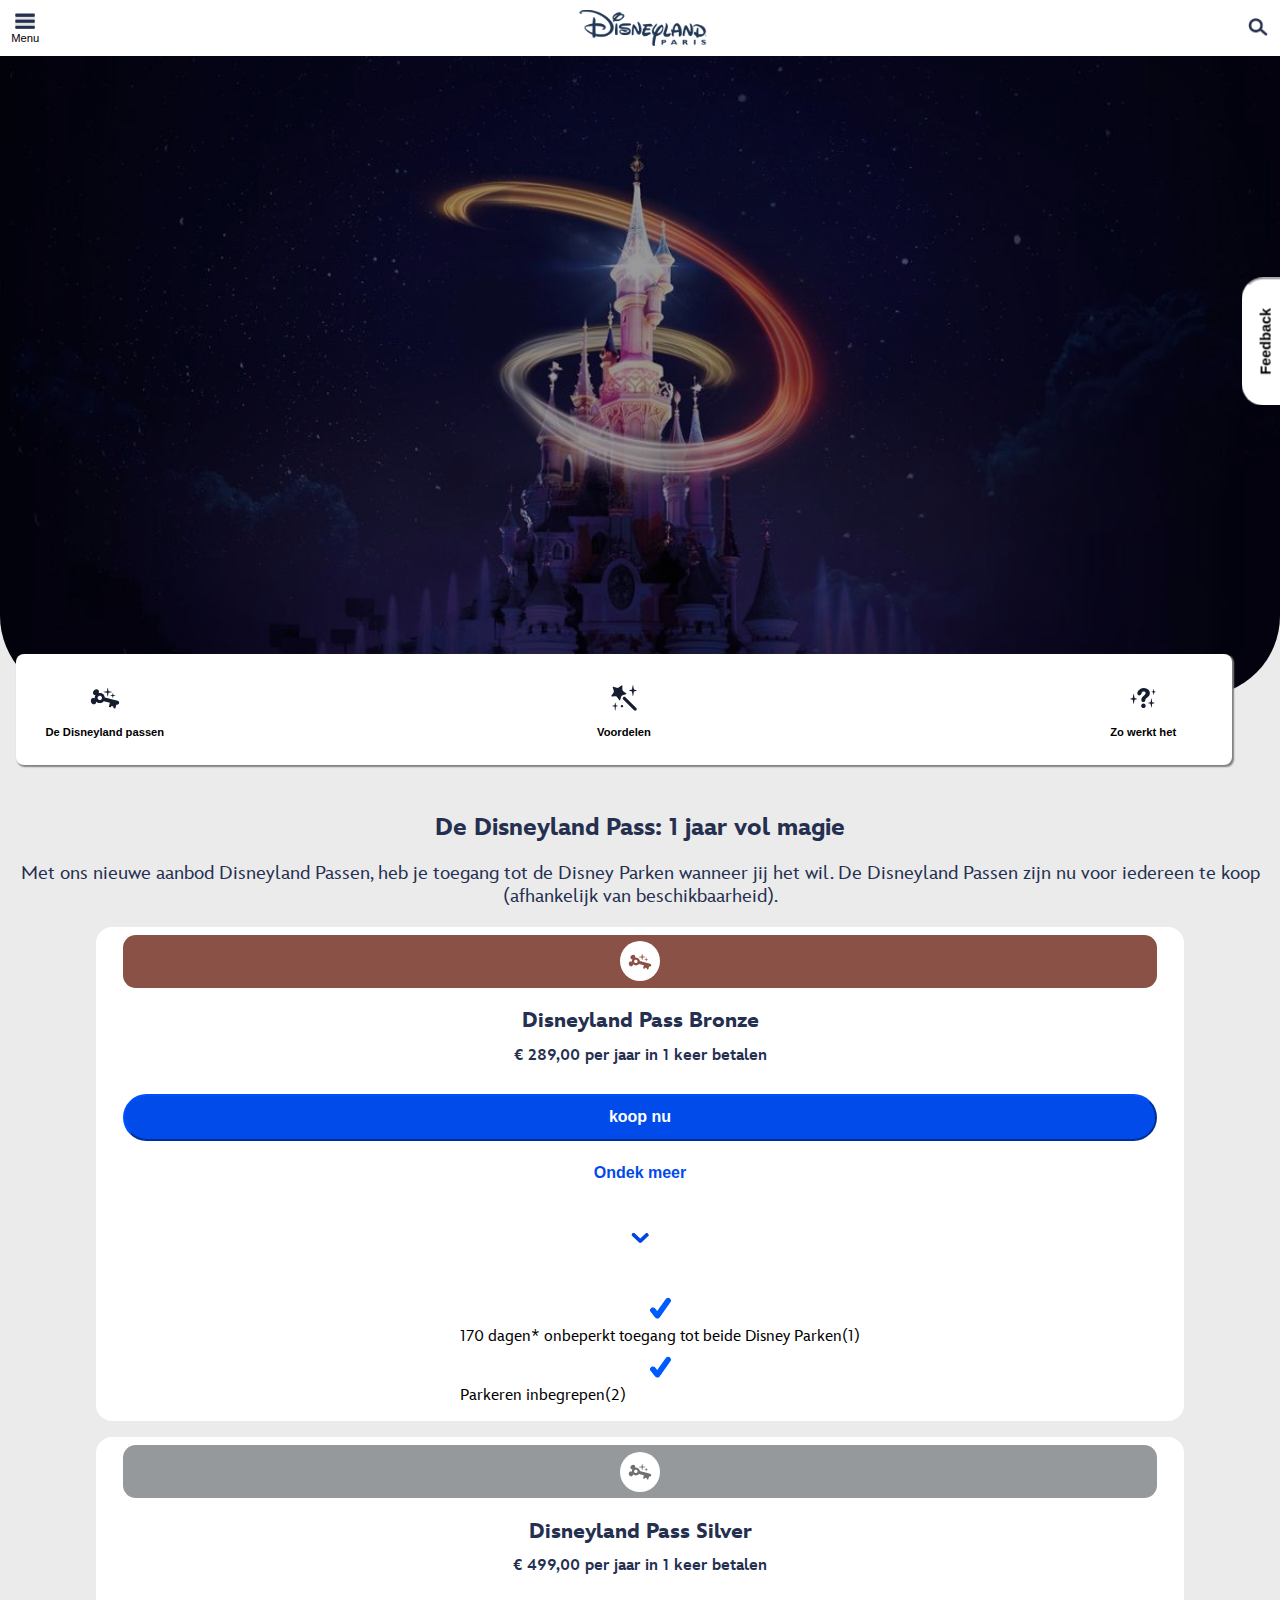
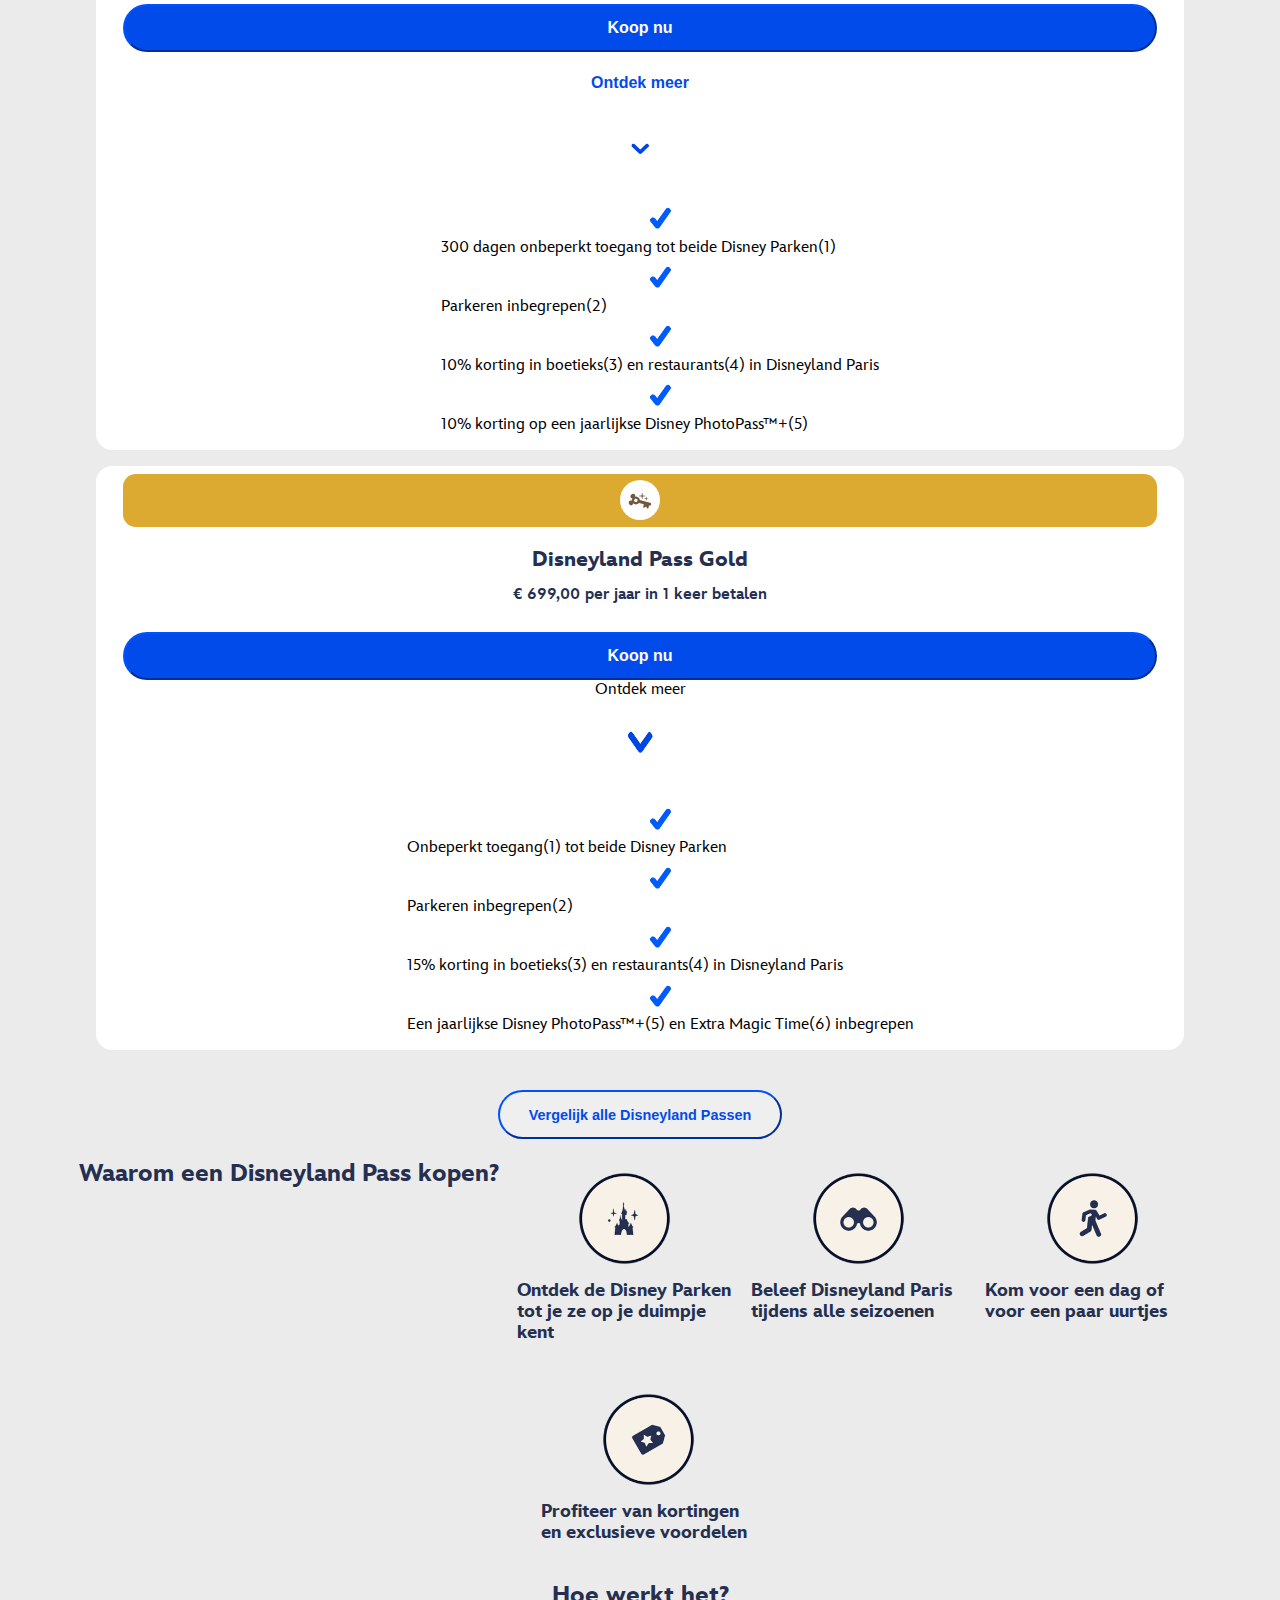
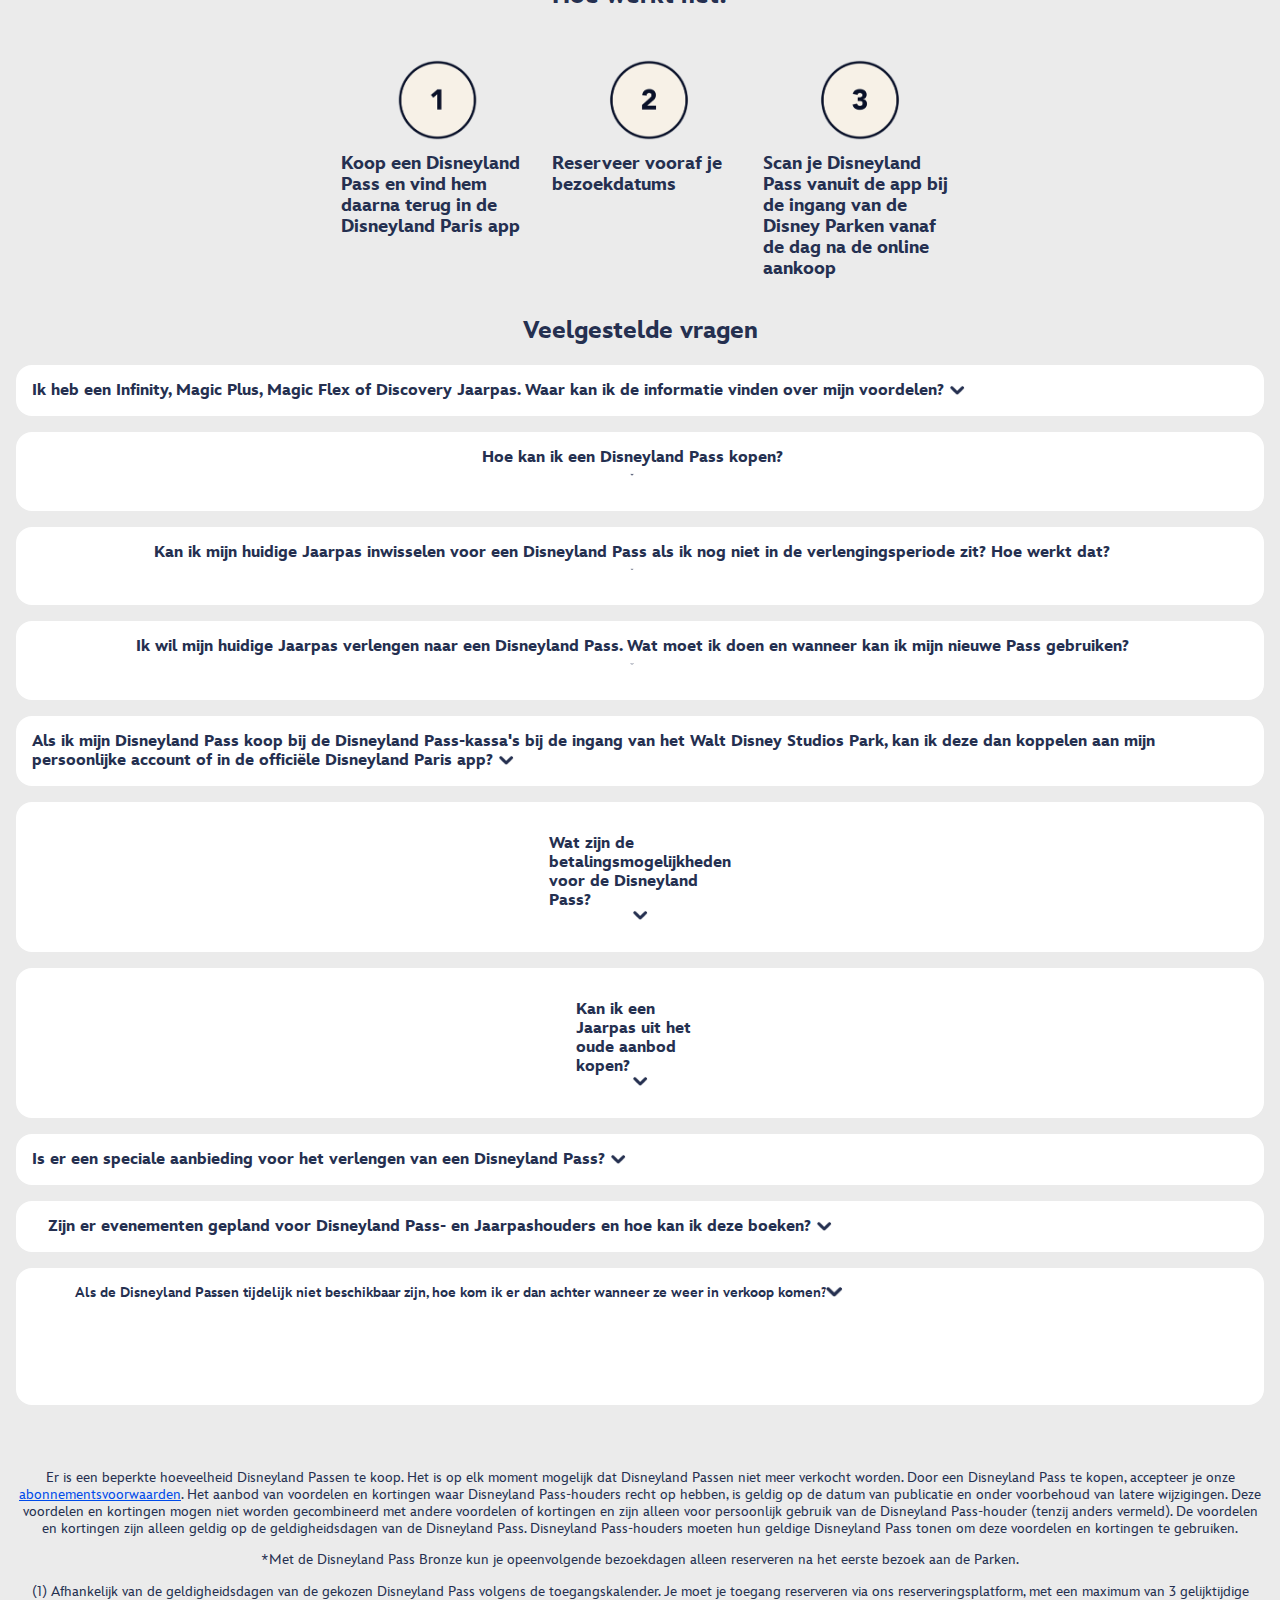
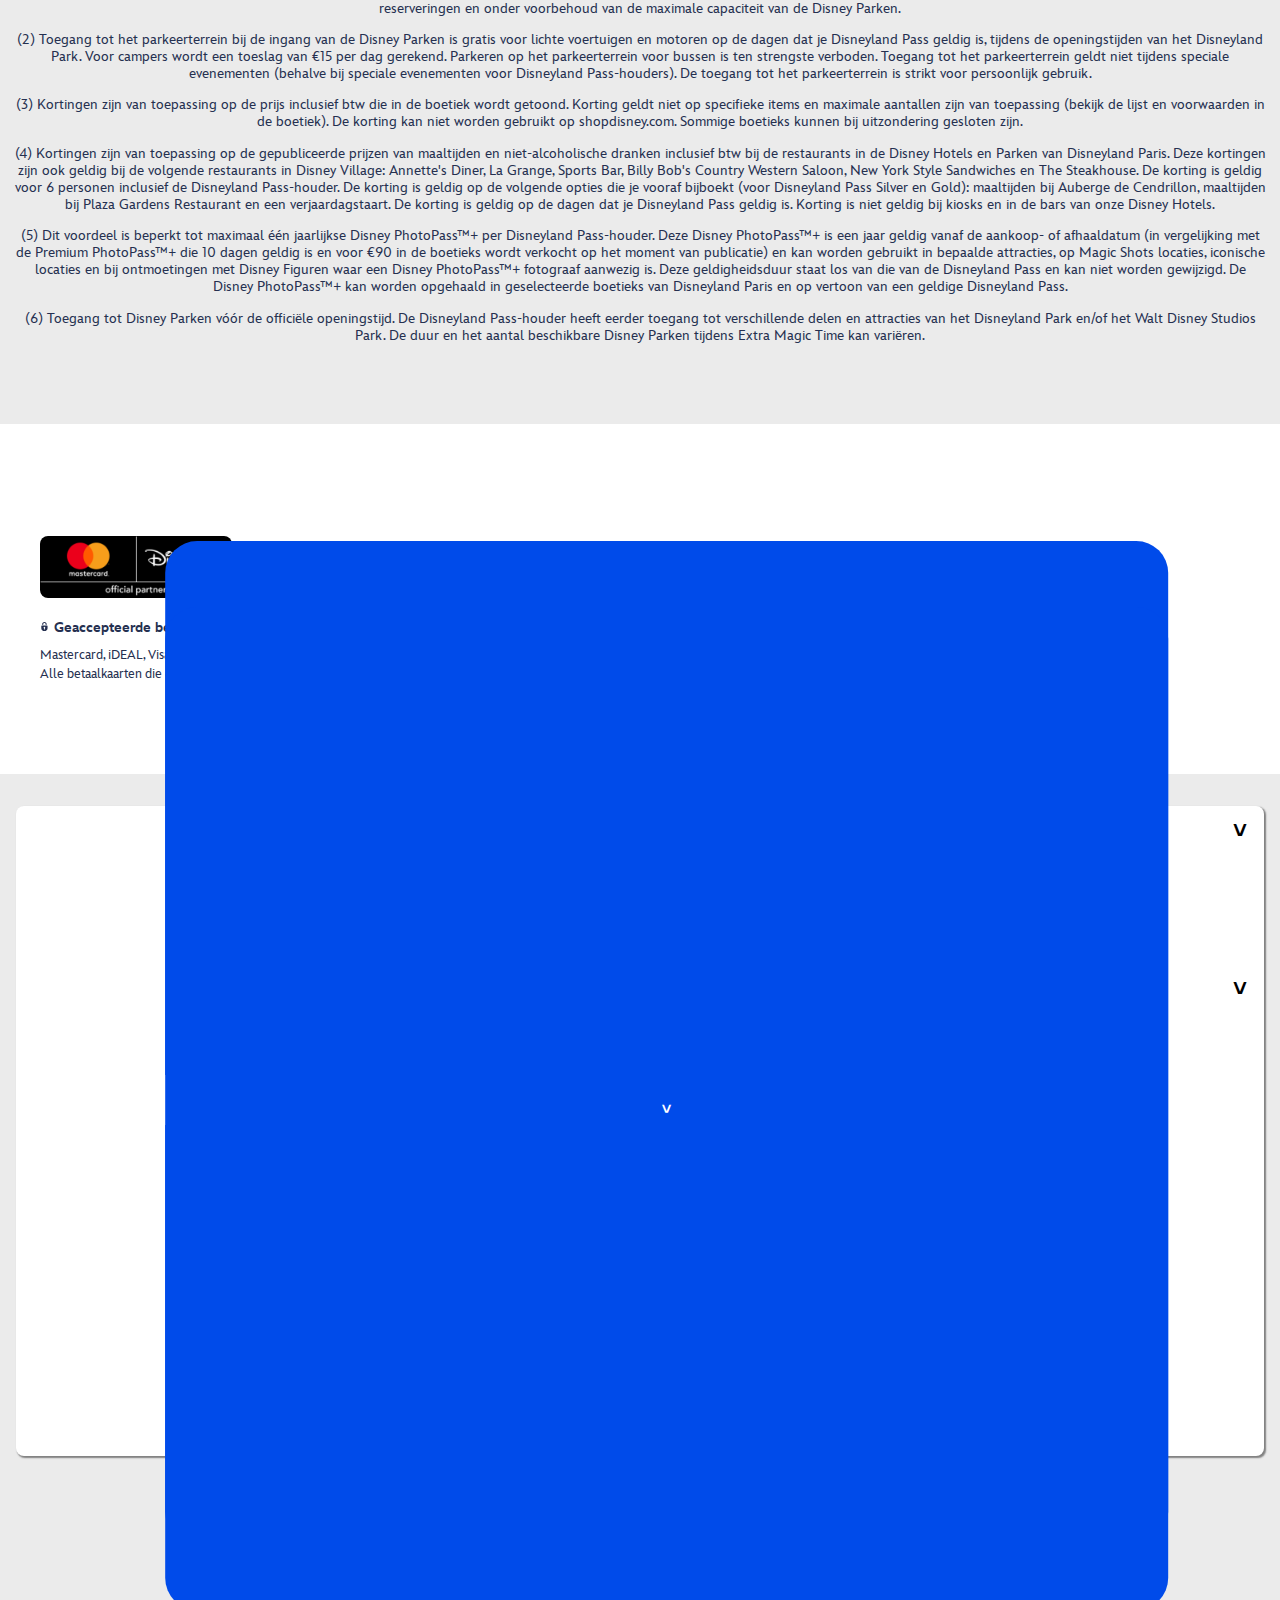
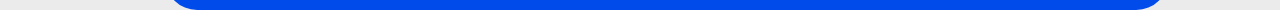
==== jaarkaart.html @ 318be189 "Add files via upload" ====
<!DOCTYPE html>
<html lang="nl">
	
<head>
	<meta charset="UTF-8">
	<meta name="author" content="Zoë de Ruiter">
	<meta name="viewport" content="width=device-width, initial-scale=1">
	
	<title>Howdy FED2324</title>
	
	<link href="styles/style.css" rel="stylesheet">
	<link href="styles/jaarkaart.css" rel="stylesheet" >
	<link rel="icon" type="image/svg+xml" href="images/favicon.svg">
</head>

<body>
	<button>Feedback</button>
	<header>
		<h1 aria-label="Welkom bij de site van Disneyland Parijs"> 
			<img src="images/logo.png" alt=""> 
		</h1>
		<button><img src="images/hamburgermenu.png" alt="">Menu</button>
		<nav>
			<button aria-label="sluit het menu"><img src="images/close.png" alt=""></button>
			<img src="images/knoppen.nav.png" alt="">
			<ul>
				<li>De 2 parken <img src="images/pijltje.png" alt=""></li>
				<li>Hotels en resorts <img src="images/pijltje.png" alt=""></li>
				<li>Restaurants <img src="images/pijltje.png" alt=""></li>
				<li>Tickets en verblijven <img src="images/pijltje.png" alt=""></li>
				<li>Bereid je bezoek voor <img src="images/pijltje.png" alt=""></li>
			</ul>
		</nav>
		<button><img src="images/zoeken.png" alt="zoekbalk"></button>
	</header>
    <main>
		<header>
			<section>
				<img src="images/header2.jpg" alt="foto van lachende mensen bij het disney kasteel">
			</section>
			<ul>
				<li><button><img src="images/icon4.svg" alt="">De Disneyland passen</button></li>
				<li><button><img src="images/icon5.svg" alt="">Voordelen</button></li>
				<li><button><img src="images/icon6.svg" alt="">Zo werkt het</button></li>
			</ul>
		</header>
		<section>
			<h2>De Disneyland Pass: 1 jaar vol magie</h2>
			<p>
				Met ons nieuwe aanbod Disneyland Passen, heb je toegang tot de Disney Parken wanneer jij het wil. De Disneyland Passen zijn nu voor iedereen te koop (afhankelijk van beschikbaarheid).
			</p>
		</section>
		<section>
			<section>
			<img src="images/brons.svg" alt="">
			</section>
			<h3>Disneyland Pass Bronze</h3>
			<p>€ 289,00 per jaar in 1 keer betalen</p>
			<button>koop nu</button>
			<button>Ondek meer</button>
			<button><img src="images/pijltje2.png" alt=""></button>
			<ul>
				<li><img src="images/vinkje.png" alt="">170 dagen* onbeperkt toegang tot beide Disney Parken(1)</li>
				<li><img src="images/vinkje.png" alt="">Parkeren inbegrepen(2)</li>
			</ul>
		</section>
		<section>
			<section>
			<img src="images/zilver.svg" alt="">
			</section>
			<h3>Disneyland Pass Silver</h3>
			<p>€ 499,00 per jaar in 1 keer betalen</p>
			<button>Koop nu</button>
			<button>Ontdek meer</button>
			<button><img src="images/pijltje2.png" alt=""></button>
			<ul>
				<li><img src="images/vinkje.png" alt="">300 dagen onbeperkt toegang tot beide Disney Parken(1)</li>
				<li><img src="images/vinkje.png" alt="">Parkeren inbegrepen(2)</li>
				<li><img src="images/vinkje.png" alt="">10% korting in boetieks(3) en restaurants(4) in Disneyland Paris</li>
				<li><img src="images/vinkje.png" alt="">10% korting op een jaarlijkse Disney PhotoPass™+(5)</li>
			</ul>
		</section>
		<section>
			<section>
			<img src="images/goud.svg" alt="">
			</section>
			<h3>Disneyland Pass Gold</h3>
			<p>€ 699,00 per jaar in 1 keer betalen</p>
			<button>Koop nu</button>
			<a>Ontdek meer</a>
			<button><img src="images/pijltje2.png" alt=""></button>
			<ul>
				<li><img src="images/vinkje.png" alt="">Onbeperkt toegang(1) tot beide Disney Parken</li>
				<li><img src="images/vinkje.png" alt="">Parkeren inbegrepen(2)</li>
				<li><img src="images/vinkje.png" alt="">15% korting in boetieks(3) en restaurants(4) in Disneyland Paris</li>
				<li><img src="images/vinkje.png" alt="">Een jaarlijkse Disney PhotoPass™+(5) en Extra Magic Time(6) inbegrepen</li>
			</ul>
		</section>
		<button>Vergelijk alle Disneyland Passen</button>
		<section>
			<h2>Waarom een Disneyland Pass kopen?</h2>
			<p>
				<img src="images/kasteel.png" alt="">
				Ontdek de Disney Parken tot je ze op je duimpje kent
			</p>
			<p>
				<img src="images/verrekijker.png" alt="">
				Beleef Disneyland Paris tijdens alle seizoenen
			</p>
			<p>
				<img src="images/lopen.png" alt="">
				Kom voor een dag of voor een paar uurtjes
			</p>
			<p>
				<img src="images/korting.png" alt="">
				Profiteer van kortingen en exclusieve voordelen
			</p>
		</section>
		<section>
			<h2>Hoe werkt het?</h2>
			<p>
				<img src="images/1.png" alt="">
				Koop een Disneyland Pass en vind hem daarna terug in de Disneyland Paris app
			</p>
			<p>
				<img src="images/2.png" alt="">
				Reserveer vooraf je bezoekdatums
			</p>
			<p>
				<img src="images/3.png" alt="">
				Scan je Disneyland Pass vanuit de app bij de ingang van de Disney Parken vanaf de dag na de online aankoop
			</p>
		</section>
		<section>
			<h2>Veelgestelde vragen</h2>
			<section>
				<p>
					Ik heb een Infinity, Magic Plus, Magic Flex of Discovery Jaarpas. Waar kan ik de informatie vinden over mijn voordelen?
					<img src="images/pijltjezwart.png" alt="">
				</p>
			</section>
			<section>
				<p>
					Hoe kan ik een Disneyland Pass kopen?
					<img src="images/pijltjezwart.png" alt="">
				</p>
			</section>
			<section>
				<p>
					Kan ik mijn huidige Jaarpas inwisselen voor een Disneyland Pass als ik nog niet in de verlengingsperiode zit? Hoe werkt dat?
					<img src="images/pijltjezwart.png" alt="">
				</p>
			</section>
			<section>
				<p>
					Ik wil mijn huidige Jaarpas verlengen naar een Disneyland Pass. Wat moet ik doen en wanneer kan ik mijn nieuwe Pass gebruiken?
					<img src="images/pijltjezwart.png" alt="">
				</p>
			</section>
			<section>
				<p>
					Als ik mijn Disneyland Pass koop bij de Disneyland Pass-kassa's bij de ingang van het Walt Disney Studios Park, kan ik deze dan koppelen aan mijn persoonlijke account of in de officiële Disneyland Paris app?
					<img src="images/pijltjezwart.png" alt="">
				</p>
			</section>
			<section>
				<p>
					Wat zijn de betalingsmogelijkheden voor de Disneyland Pass?
					<img src="images/pijltjezwart.png" alt="">
				</p>
			</section>
			<section>
				<p>
					Kan ik een Jaarpas uit het oude aanbod kopen?
					<img src="images/pijltjezwart.png" alt="">
				</p>
			</section>
			<section>
				<p>
					Is er een speciale aanbieding voor het verlengen van een Disneyland Pass?
					<img src="images/pijltjezwart.png" alt="">
				</p>
			</section>
			<section>
				<p>
					Zijn er evenementen gepland voor Disneyland Pass- en Jaarpashouders en hoe kan ik deze boeken?
					<img src="images/pijltjezwart.png" alt="">
				</p>
			</section>
			<section>
				<p>
					Als de Disneyland Passen tijdelijk niet beschikbaar zijn, hoe kom ik er dan achter wanneer ze weer in verkoop komen?
					<img src="images/pijltjezwart.png" alt="">
				</p>
			</section>
		</section>
		<section>
			<p>
				Er is een beperkte hoeveelheid Disneyland Passen te koop. Het is op elk moment mogelijk dat Disneyland Passen niet meer verkocht worden. Door een Disneyland Pass te kopen, accepteer je onze <a>abonnementsvoorwaarden</a>. Het aanbod van voordelen en kortingen waar Disneyland Pass-houders recht op hebben, is geldig op de datum van publicatie en onder voorbehoud van latere wijzigingen. Deze voordelen en kortingen mogen niet worden gecombineerd met andere voordelen of kortingen en zijn alleen voor persoonlijk gebruik van de Disneyland Pass-houder (tenzij anders vermeld). De voordelen en kortingen zijn alleen geldig op de geldigheidsdagen van de Disneyland Pass. Disneyland Pass-houders moeten hun geldige Disneyland Pass tonen om deze voordelen en kortingen te gebruiken.
			</p>
			<p>
				*Met de Disneyland Pass Bronze kun je opeenvolgende bezoekdagen alleen reserveren na het eerste bezoek aan de Parken.
			</p>
			<p>
				(1) Afhankelijk van de geldigheidsdagen van de gekozen Disneyland Pass volgens de toegangskalender. Je moet je toegang reserveren via ons reserveringsplatform, met een maximum van 3 gelijktijdige reserveringen en onder voorbehoud van de maximale capaciteit van de Disney Parken.
			</p>
			<p>
				(2) Toegang tot het parkeerterrein bij de ingang van de Disney Parken is gratis voor lichte voertuigen en motoren op de dagen dat je Disneyland Pass geldig is, tijdens de openingstijden van het Disneyland Park. Voor campers wordt een toeslag van €15 per dag gerekend. Parkeren op het parkeerterrein voor bussen is ten strengste verboden. Toegang tot het parkeerterrein geldt niet tijdens speciale evenementen (behalve bij speciale evenementen voor Disneyland Pass-houders). De toegang tot het parkeerterrein is strikt voor persoonlijk gebruik.
			</p>
			<p>
				(3) Kortingen zijn van toepassing op de prijs inclusief btw die in de boetiek wordt getoond. Korting geldt niet op specifieke items en maximale aantallen zijn van toepassing (bekijk de lijst en voorwaarden in de boetiek). De korting kan niet worden gebruikt op shopdisney.com. Sommige boetieks kunnen bij uitzondering gesloten zijn.
			</p>
			<p>
				(4) Kortingen zijn van toepassing op de gepubliceerde prijzen van maaltijden en niet-alcoholische dranken inclusief btw bij de restaurants in de Disney Hotels en Parken van Disneyland Paris. Deze kortingen zijn ook geldig bij de volgende restaurants in Disney Village: Annette's Diner, La Grange, Sports Bar, Billy Bob's Country Western Saloon, New York Style Sandwiches en The Steakhouse. De korting is geldig voor 6 personen inclusief de Disneyland Pass-houder. De korting is geldig op de volgende opties die je vooraf bijboekt (voor Disneyland Pass Silver en Gold): maaltijden bij Auberge de Cendrillon, maaltijden bij Plaza Gardens Restaurant en een verjaardagstaart. De korting is geldig op de dagen dat je Disneyland Pass geldig is. Korting is niet geldig bij kiosks en in de bars van onze Disney Hotels.
			</p>
			<p>
				(5) Dit voordeel is beperkt tot maximaal één jaarlijkse Disney PhotoPass™+ per Disneyland Pass-houder. Deze Disney PhotoPass™+ is een jaar geldig vanaf de aankoop- of afhaaldatum (in vergelijking met de Premium PhotoPass™+ die 10 dagen geldig is en voor €90 in de boetieks wordt verkocht op het moment van publicatie) en kan worden gebruikt in bepaalde attracties, op Magic Shots locaties, iconische locaties en bij ontmoetingen met Disney Figuren waar een Disney PhotoPass™+ fotograaf aanwezig is. Deze geldigheidsduur staat los van die van de Disneyland Pass en kan niet worden gewijzigd. De Disney PhotoPass™+ kan worden opgehaald in geselecteerde boetieks van Disneyland Paris en op vertoon van een geldige Disneyland Pass.
			</p>
			<p>
				(6) Toegang tot Disney Parken vóór de officiële openingstijd. De Disneyland Pass-houder heeft eerder toegang tot verschillende delen en attracties van het Disneyland Park en/of het Walt Disney Studios Park. De duur en het aantal beschikbare Disney Parken tijdens Extra Magic Time kan variëren.
			</p>
		</section>
		<section>
			<img src="images/betaalwijze.png" alt="">
			<p>
				<img src="images/slotje.svg" alt="">
				Geaccepteerde betaalmethode
			</p>
			<p>
				Mastercard, iDEAL, Visa, Paypal, American Express, Bancontact, Diners, Discover, JCB, UnionPay International.
			</p>
			<p>
				Alle betaalkaarten die geassocieerd zijn met de bovenstaande netwerken worden geaccepteerd. We nodigen je uit om te controleren of deze netwerken op je betaalkaart vermeld staan..
			</p>
		</section>
    </main>
    <footer>
        		<section>
			<h3>juridische informatie</h3>
			<button>></button>
			<ul>
				<li><a href="">Juridische informatie en voorwaarden website</a></li>
				<li><a href="">Europese Privacy Regelgeving</a></li>
				<li><a href="">Verkoopvoorwaaren</a></li>
				<li><a href="">Disney Parken regelement</a></li>
				<li><a href="">Copyrights</a></li>
				<li><a href="">Privacybeleid</a></li>
				<li><a href="">Parkeerplaats voor bezoekers reglement</a></li>
				<li><a href="">Disney Hotels en Resorts reglement</a></li>
				<li><a href="">Cookiesbeleid</a></li>
				<li><a href="">Video Protection</a></li>
				<li><a href="">Animal care center reglement</a></li>
				<li><a href="">Disney Village reglement</a></li>
				<li><a href="">Je cookie-instellingen te wijzigen</a></li>
			</ul>
		</section>
		<section>
			<h3>help</h3>
			<button>></button>
			<ul>
				<li><a href="">Onze digitale brochure</a></li>
				<li><a href="">FAQ</a></li>
				<li><a href="">Websitehulp</a></li>
				<li><a href="">Groepsreizen</a></li>
				<li><a href="">Services in de Parken</a></li>
				<li><a href="">Gasten met beperkingen</a></li>
				<li><a href="">Terugroepactie</a></li>
				<li><a href="">Contact</a></li>
			</ul>
		</section>
		<section>
			<h3>meer disneyland paris</h3>
			<button>></button>
			<ul>
				<li><a href="">Mobiele app</a></li>
				<li><a href="">Affiliates</a></li>
				<li><a href="">Partners</a></li>
				<li><a href="">Pers</a></li>
				<li><a href="">Bedrijfsinformatie</a></li>
				<li><a href="">Jobs</a></li>
				<li><a href="">Meld je aan en word lid van de Disney familie!</a></li>
			</ul>
		</section>
		<section>
			<h3>Gerelateerde disney sites</h3>
			<button>></button>
			<ul>
				<li><a href="">Disney.com</a></li>
				<li><a href="">shopDisney</a></li>
				<li><a href="">Disney Cruise Line</a></li>
				<li><a href="">Disney Parken</a></li>
				<li><a href="">Disneyland Paris generations</a></li>
				<li><a href="">Conventiecentrum</a></li>
				<li><a href="">Disney Parken Blog</a></li>
			</ul>
		</section>
		<p>
			Blijf op de hoogte
			<img src="images/socialemedia.png" alt="">
		</p>
		<p>
			Heb je een vraag over onze producten of aanbiedingen? Bel onze Nederlandstalige vakantie-experts op
		</p>
		<button><img src="images/bellen.png" alt="">0202 7218974</button>
		<p>
			Lokaal tarief
		</p>
		<p>
			We hanteren gezondheids- en veiligheidsmaatregelen in Disneyland Paris om onze gasten en Cast Members te beschermen. Meer info​
		</p>
		<p>
			© Disney • Pixar © & TM Lucasfilm Ltd. © MARVEL. Alle rechten voorbehouden
		</p>
    </footer>
	<script src="scripts/script.js"></script>
</body>

</html>
---- styles/style.css ----
@font-face {
	font-family: 'inspire';
	src: url('InspireTWDC-Black.woff2') format('woff2');
	font-weight: 900;

  }

  @font-face {
	font-family: 'inspire';
	src: url('InspireTWDC-Heavy.woff2') format('woff2');
	font-weight: 700;

  }

  @font-face {
	font-family: 'inspire';
	src: url('InspireTWDC-Light.woff2') format('woff2');
	font-weight: 200;

  }

  @font-face {
	font-family: 'inspire';
	src: url('InspireTWDC-Roman.woff2') format('woff2');
	font-weight: 400;

  }

  @font-face {
	font-family: 'disneyfont';
	src: url('dlp_pep_font-webfont.woff') format('woff');

  }





/**************/
/* CSS REMEDY */
/**************/
/* *, *::after, *::before {
  box-sizing:border-box;  
} */






/*********************/
/* CUSTOM PROPERTIES */
/*********************/
:root {

	--color-text:rgb(37 48 80);
	--color-background-sections:white;
	--color-button:rgb(0 75 234);
	--color-button-hoover:rgb(2 59 185);
	--color-background:rgb(235 235 235);	
}



body {
	background-color: var(--color-background);
	margin: 0em;
	padding: 0em;
	font-family: inspire, sans-serif;
	position: relative;
}

body > button:first-of-type {
	position: fixed;
	right: -3.5em;
	top: 22em;

	z-index: 1000;
	rotate: -90deg;
	background-color: var(--color-background-sections);
	font-size: .9em;
	font-weight: 700;
	margin: 0;
	padding: 1em 2em 1em 2em;
	border-color: var(--color-background-sections);
	border-radius: 1.5em 1.5em 0 0;
}

p {
	color: var(--color-text);
	font-size: 1.1em;
}

h2 {
	color: var(--color-text);
}

/****************/
/* JOUW STYLING */
/****************/

/* jouw code */


/* HEADER */

body > header {
	/* min-height:2em; */
	padding:0em;
	margin: 0em;
	/* line-height:1em; */
	/* height: 4em; */
	/* width: 100%; */
	position: relative;
	z-index: 500;

	display: flex;
	flex-direction: row;
	justify-content: space-between;
	align-items:center;
	background-color: var(--color-background-sections);
}

header > button:nth-of-type(1) {
	order:-1;
}

header > button img {
	padding: .1em;
	margin: 0em;
}

body > header img {
	width: 2em;
	padding-bottom: .3em;
	margin: 0;
}
header h1 {
	margin: 0;
}

header h1 img {
	width: 4em;
	padding: 0;
	padding-top: .3em;
}

header button{
	display: flex;
	flex-direction: column;
	align-items: center;
	border-style: none;
	background-color: var(--color-background-sections);
	margin: .5em;
	padding: .5em;
	font-size: .7em;
	font-weight: 500;
}

header nav > button {
	justify-self: start;
}

header > nav {
	padding:1em;
	
	display:grid;
	align-content:start;
	gap:1em;
	
	background-image:var(--color-background-sections);

	position:fixed;
	inset:0;
	
	translate:0 -100%;
	
	transition:1s;
	
  }

header nav.open {
	translate: 0 0;
}

body > header nav {
	background-color: var(--color-background-sections);
}

body header nav ul li {
    padding-bottom: 2.7em;
	font-weight: 700;
	font-size: .9em;
}

body header nav ul li > img {
    height: 1.2em;
	width: auto;
	padding:0;
	margin: 0 0 0 .5em;
	
}

body header nav img:nth-child(2) {
	height: 8.4em;
	width: auto;
	padding-bottom: 0;
	margin-bottom: 0;
}

/* body header nav a {
	padding-bottom: 2.7em;
	font-weight: 700;
	font-size: .9em;
} */









/* ALLE BUTTONS */

main section > button {
	border-color: var(--color-button);
	color: var(--color-button);
	background-color: var(--color-background-sections);
	border-radius: 3em;
	padding: .8em 2.5em;
	transition: .5s;

	font-weight: bold;

}

main section > button:hover {
	background-color: var(--color-background);
}




/* FOOTER */

footer {
	background-color: var(--color-background-sections);
	margin-left:1em;
	margin-right:1em;
	box-shadow: .1em .1em .1em grey;
	border-radius: .5em;
	margin-bottom: 2em;
}



footer section {
	position: relative;
	padding-left: 1em;
	padding-right: 1em;

	display:flex;
	justify-content: center;
	flex-wrap: wrap;
	
}

footer h3 {
	margin:0;
	padding:1em 0;
	font-size: .9em;
	text-transform: uppercase;
}

footer section button {
	rotate:90deg;
	border: none;
	background-color:var(--color-background-sections);
	font-weight: bold;
	font-size: 1.5em;

	transition-duration: 1s;
	position: absolute;
	right:0;

	width:3rem;
	aspect-ratio: 1/1;
	border-radius:50%;
	
	cursor:pointer;
}

footer > section.open button{
	rotate:-90deg;
}

footer li {
	text-align: center;
	font-size: .85em;
	padding: .4em;
}

footer a {
	text-decoration: none;
	color: var(--color-text);
}

footer section ul {
	display:none;
	width:100%;
	margin:0;
	padding:0;
	list-style:none;
	
}

footer > section.open ul {
	display:block;
}



footer p:first-of-type {
	display: flex;
	flex-direction: column;
	align-items: center;

	font-weight: 700;
}

footer p:first-of-type img {
	height: 2.2em;
	width: auto;
	margin-top: .5em;
}

footer p:nth-of-type(2) {
	text-align: center;
	font-size: .8em;
	line-height: 1.5em;
	margin-top: 3em;
	margin-left: 5em;
	margin-right: 5em;
}

footer button:last-of-type {
	border-color: var(--color-background);
	border-radius: 2em;
	background-color: var(--color-background-sections);
	margin-top: 1em;


	display: grid;
	place-items: center;
	margin: auto;
}

footer button:last-of-type img {
	height: 1em;
	margin: .8em;
}

footer p:nth-of-type(3) {
	text-align: center;
	font-size: .7em;
}

footer p:nth-of-type(4) {
	text-align: center;
	font-size: .8em;
	padding: 2em 1em 0 1em;
	margin: 0;
}

footer p:nth-of-type(5) {
	text-align: center;
	font-size: .8em;
	margin: 0;
	padding: 0 3em 2em 3em;
}








main img {
	width: 100%;
	border-radius: .5em;
}

ul {
	list-style: none;
}
---- styles/jaarkaart.css ----
@font-face {
	font-family: 'inspire';
	src: url('InspireTWDC-Black.woff2') format('woff2');
	font-weight: 900;

  }

  @font-face {
	font-family: 'inspire';
	src: url('InspireTWDC-Heavy.woff2') format('woff2');
	font-weight: 700;

  }

  @font-face {
	font-family: 'inspire';
	src: url('InspireTWDC-Light.woff2') format('woff2');
	font-weight: 200;

  }

  @font-face {
	font-family: 'inspire';
	src: url('InspireTWDC-Roman.woff2') format('woff2');
	font-weight: 400;

  }

  @font-face {
	font-family: 'disneyfont';
	src: url('dlp_pep_font-webfont.woff') format('woff');

  }





/**************/
/* CSS REMEDY */
/**************/
*, *::after, *::before {
  box-sizing:border-box;  
}






/*********************/
/* CUSTOM PROPERTIES */
/*********************/
:root {

	--color-text:rgb(37 48 80);
	--color-background-sections:white;
	--color-button:rgb(0 75 234);
	--color-button-hoover:rgb(2 59 185);
	--color-background:rgb(235 235 235);
    --color-brons:rgb(138, 81, 70);
    --color-zilver:rgb(149, 153, 155);
    --color-goud:rgb(220, 169, 49);
}

/* HEADER IN DE MAIN */

main header section {
	position: relative;
}

main header p {
	position: absolute;
	inset: 1em;
	bottom:1.7em;
	font-size: 1.6em;
	font-weight: bold;

	display: flex;
	justify-content: center;
	align-items: center;

	color: var(--color-background-sections);
}

main header img {
	border-radius: 0 0 5em 5em;
	filter: brightness(60%);
	/* filter: saturate(80%); */
	/* filter: contrast(80%); */
}


main > header {
	margin: 0em;
	padding: 0em;
	position: relative;

	background-color: var(--color-background);
	display: flex;
	flex-direction: column;
}

main header > section {
	padding: 0em;
	margin: 0em;
}

main header ul {
	position: absolute;
	bottom:-5em;
	width: 95%;
	background-color: var(--color-background-sections);
	border-radius: .5em;
	padding:1em;

	margin-left: 1em;
	margin-right: 1em;

	display: flex;
	flex-direction: row;
	justify-content: space-between;

	box-shadow: .1em .1em .1em grey;
}


main header li button {
	width: 12em;
	font-weight: 700;
	font-size: .7em;
}


main header ul img {
	width: auto;
	height: 4em;
	padding-bottom: 1em;
}

main header > img {
	width: 100%;
	height: auto;
	padding: 0em;
	margin: 0em;
}



/* SECTION TEKST */

section:nth-child(2) {
    text-align: center;
	margin-top: 7em;
}

section:nth-child(2) h2 {
    font-size: 1.5em;
    font-weight: 900;
}

section:nth-child(2) p {
    font-size: 1.2em;
}



/* JAARKAART SECTION BRONS */

section:nth-child(3) {
    background-color: var(--color-background-sections);
    border-radius: 1em;
    margin: 0 6em 0 6em;

    display: flex;
    flex-direction: column;
    align-items: center;
}

section:nth-child(3) img {
    height: 2.5em;
    width: 2.5em;
    padding: .4em;
    margin: .4em;
    background-color: var(--color-background-sections);
    border-radius: 3em;

    display: grid;
	place-items: center;
	margin: auto;
}

section:nth-child(3) section {
    background-color: var(--color-brons);
    width: 95%;
    padding: .4em;
    margin: .5em;
    border-radius: .8em;
}




section:nth-child(3) h3 {
    font-weight: 900;
    font-size: 1.3em;
    color: var(--color-text);
    margin: .6em 0 .6em 0;
    padding: 0;
}

section:nth-child(3) p {
    font-weight: 700;
    font-size: 1em;
    margin: 0 0 .8em 0;
    padding: 0;
}





section:nth-child(3) button:first-of-type {
    width: 95%;
    background-color: var(--color-button);
    color: var(--color-background-sections);
    font-size: 1em;
    margin: 1em 0 0 0;

    transition: 1s;
}

section:nth-child(3) button:first-of-type:hover {
    background-color: var(--color-button-hoover);
}





section:nth-child(3) button:nth-of-type(2) {
    font-weight: 700;
    font-size: 1em;
    color: var(--color-button);
    border-style: none;
    width: 95%;
    margin: .6em 0 .5em 0;

    transition: 1s;
}

section:nth-child(3) button:nth-of-type(2):hover {
    background-color: var(--color-background);
}






section:nth-child(3) button:nth-of-type(3) img {
    width: 2em;
    height: auto;
    background-color: var(--color-background-sections);
}

section:nth-child(3) button:nth-of-type(3) img:hover {
    background-color: var(--color-background);
}

section:nth-child(3) button:nth-of-type(3) {
    font-weight: 700;
    font-size: 1em;
    color: var(--color-button);
    border-style: none;
    width: 95%;
    margin: .6em 0 .5em 0;

    transition: 1s;
}

section:nth-child(3) button:nth-of-type(3):hover {
    background-color: var(--color-background);
}






/* JAARKAART SECTION ZILVER */

section:nth-child(4) {
    background-color: var(--color-background-sections);
    border-radius: 1em;
    margin: 1em 6em 0 6em;

    display: flex;
    flex-direction: column;
    align-items: center;
}

section:nth-child(4) img {
    height: 2.5em;
    width: 2.5em;
    padding: .4em;
    margin: .4em;
    background-color: var(--color-background-sections);
    border-radius: 3em;

    display: grid;
	place-items: center;
	margin: auto;
}

section:nth-child(4) section {
    background-color: var(--color-zilver);
    width: 95%;
    padding: .4em;
    margin: .5em;
    border-radius: .8em;
}





section:nth-child(4) h3 {
    font-weight: 900;
    font-size: 1.3em;
    color: var(--color-text);
    margin: .6em 0 .6em 0;
    padding: 0;
}

section:nth-child(4) p {
    font-weight: 700;
    font-size: 1em;
    margin: 0 0 .8em 0;
    padding: 0;
}





section:nth-child(4) button:first-of-type {
    width: 95%;
    background-color: var(--color-button);
    color: var(--color-background-sections);
    font-size: 1em;
    margin: 1em 0 0 0;

    transition: 1s;
}

section:nth-child(4) button:first-of-type:hover {
    background-color: var(--color-button-hoover);
}





section:nth-child(4) button:nth-of-type(2) {
    font-weight: 700;
    font-size: 1em;
    color: var(--color-button);
    border-style: none;
    width: 95%;
    margin: .6em 0 .5em 0;

    transition: 1s;
}

section:nth-child(4) button:nth-of-type(2):hover {
    background-color: var(--color-background);
}






section:nth-child(4) button:nth-of-type(3) img {
    width: 2em;
    height: auto;
    background-color: var(--color-background-sections);
}

section:nth-child(4) button:nth-of-type(3) img:hover {
    background-color: var(--color-background);
}

section:nth-child(4) button:nth-of-type(3) {
    font-weight: 700;
    font-size: 1em;
    color: var(--color-button);
    border-style: none;
    width: 95%;
    margin: .6em 0 .5em 0;

    transition: 1s;
}

section:nth-child(4) button:nth-of-type(3):hover {
    background-color: var(--color-background);
}



/* JAARKAART SECTION GOUD */

section:nth-child(5) {
    background-color: var(--color-background-sections);
    border-radius: 1em;
    margin: 1em 6em 2.5em 6em;

    display: flex;
    flex-direction: column;
    align-items: center;
}

section:nth-child(5) img {
    height: 2.5em;
    width: 2.5em;
    padding: .4em;
    margin: .4em;
    background-color: var(--color-background-sections);
    border-radius: 3em;

    display: grid;
	place-items: center;
	margin: auto;
}

section:nth-child(5) section {
    background-color: var(--color-goud);
    width: 95%;
    padding: .4em;
    margin: .5em;
    border-radius: .8em;
}





section:nth-child(5) h3 {
    font-weight: 900;
    font-size: 1.3em;
    color: var(--color-text);
    margin: .6em 0 .6em 0;
    padding: 0;
}

section:nth-child(5) p {
    font-weight: 700;
    font-size: 1em;
    margin: 0 0 .8em 0;
    padding: 0;
}





section:nth-child(5) button:first-of-type {
    width: 95%;
    background-color: var(--color-button);
    color: var(--color-background-sections);
    font-size: 1em;
    margin: 1em 0 0 0;

    transition: 1s;
}

section:nth-child(5) button:first-of-type:hover {
    background-color: var(--color-button-hoover);
}





section:nth-child(5) button:nth-of-type(2) {
    font-weight: 700;
    font-size: 1em;
    color: var(--color-button);
    border-style: none;
    width: 95%;
    margin: .6em 0 .5em 0;

    transition: 1s;
}

section:nth-child(5) button:nth-of-type(2):hover {
    background-color: var(--color-background);
}






section:nth-child(5) button:nth-of-type(3) img {
    width: 2em;
    height: auto;
    background-color: var(--color-background-sections);
}

section:nth-child(5) button:nth-of-type(3) img:hover {
    background-color: var(--color-background);
}

section:nth-child(5) button:nth-of-type(3) {
    font-weight: 700;
    font-size: 1em;
    color: var(--color-button);
    border-style: none;
    width: 95%;
    margin: .6em 0 .5em 0;

    transition: 1s;
}

section:nth-child(5) button:nth-of-type(3):hover {
    background-color: var(--color-background);
}




/* MAIN BUTTON */

main > button {
    border-radius: 3em;
    padding: 1em;
    border-color: var(--color-button);
    color: var(--color-button);
    font-weight: 700;
    font-size: .9em;
    padding: 1em 2em 1em 2em;
    

    display: grid;
	place-items: center;
	margin: auto;
}




/* SECTION REDENEN */

section:nth-child(7) {

    display: flex;
    flex-direction: row;
    flex-wrap: wrap;
    justify-content: center;
}

section:nth-child(7) h2 {
    font-weight: 900;
    font-size: 1.4;
}

section:nth-child(7) img {
    height: 7em;
    width: auto;
}

section:nth-child(7) p {
    width: 12.3em;
    font-weight: 900;
    margin-left: 1em;
    
    
    display: flex;
	flex-direction: column;
	align-items: center;
   
}




/* HOE WERKT HET */

section:nth-child(8) {

    display: flex;
    flex-direction: row;
    flex-wrap: wrap;
    justify-content: center;
}

section:nth-child(8) h2 {
    text-align: center;
    font-weight: 900;
    font-size: 1.4;
    width: 100%;
}

section:nth-child(8) img {
    height: 6em;
    width: auto;
}

section:nth-child(8) p {
    width: 11em;
    font-weight: 900;
    margin-left: 1em;
    
    
    display: flex;
	flex-direction: column;
	align-items: center;
}




/* SECTION FAQ */

section:nth-child(9) h2 {
    text-align: center;
    font-weight: 900;
    font-size: 1.4;
}

section:nth-child(9) section img {
   width: 1em;
   height: auto;
}

section:nth-child(9) section p {
    font-weight: 900;
    font-size: 1em;
    text-align: left;
    padding: 1em 2em 1em 1em ;
}

section:nth-child(9) section {
    background-color: var(--color-background-sections);
    border-radius: 1em;
    margin: 1em;
}



/* SECTION VEEL TEKST */
section:nth-child(10) {
    margin-top: 4em;
    margin-bottom: 5em;
}

section:nth-child(10) p{
    margin: 1em;
    text-align: center;
    font-size: .9em;
}

section:nth-child(10) a {
    color: var(--color-button);
    text-decoration: underline;
}


/* SECTION BETAALWIJZE */

section:nth-child(11) {
    background-color: var(--color-background-sections);
    margin-bottom: 2em;
}

section:nth-child(11) img {
    margin-top: 7em;
    width: 12em;
    margin-left: 2.5em;
}

section:nth-child(11) p:first-of-type img {
    height: .8em;
    width: auto;
    margin: 0 0 0 -.4em;
    padding: 0;
}

section:nth-child(11) p:first-of-type {
    font-weight: 700;
    font-size: .9em;
    margin-top: 1em;
    margin-bottom: .5em;
}

section:nth-child(11) p {
    margin: 0 0 0 3.1em;
    font-size: .8em;
    line-height: 1.5em;
}

section:nth-child(11) p:last-of-type {
    padding-bottom: 7em;
}
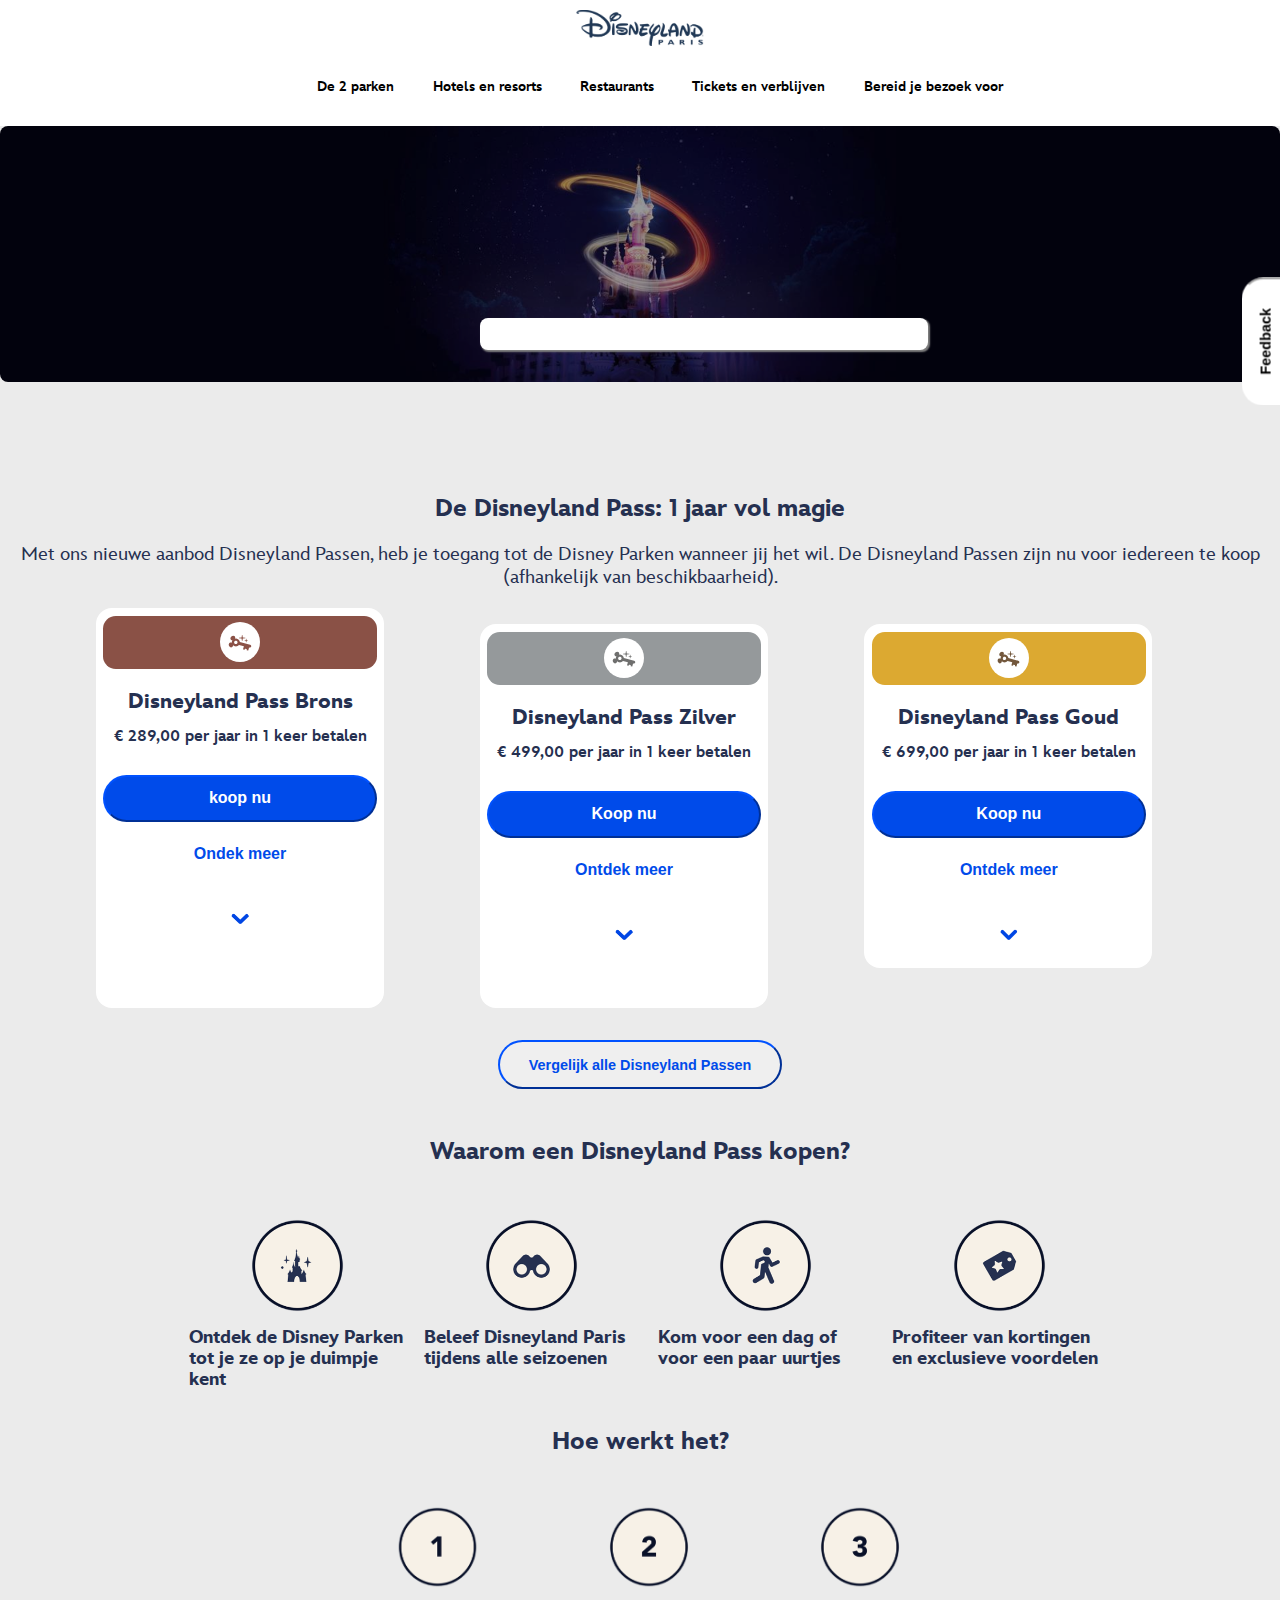
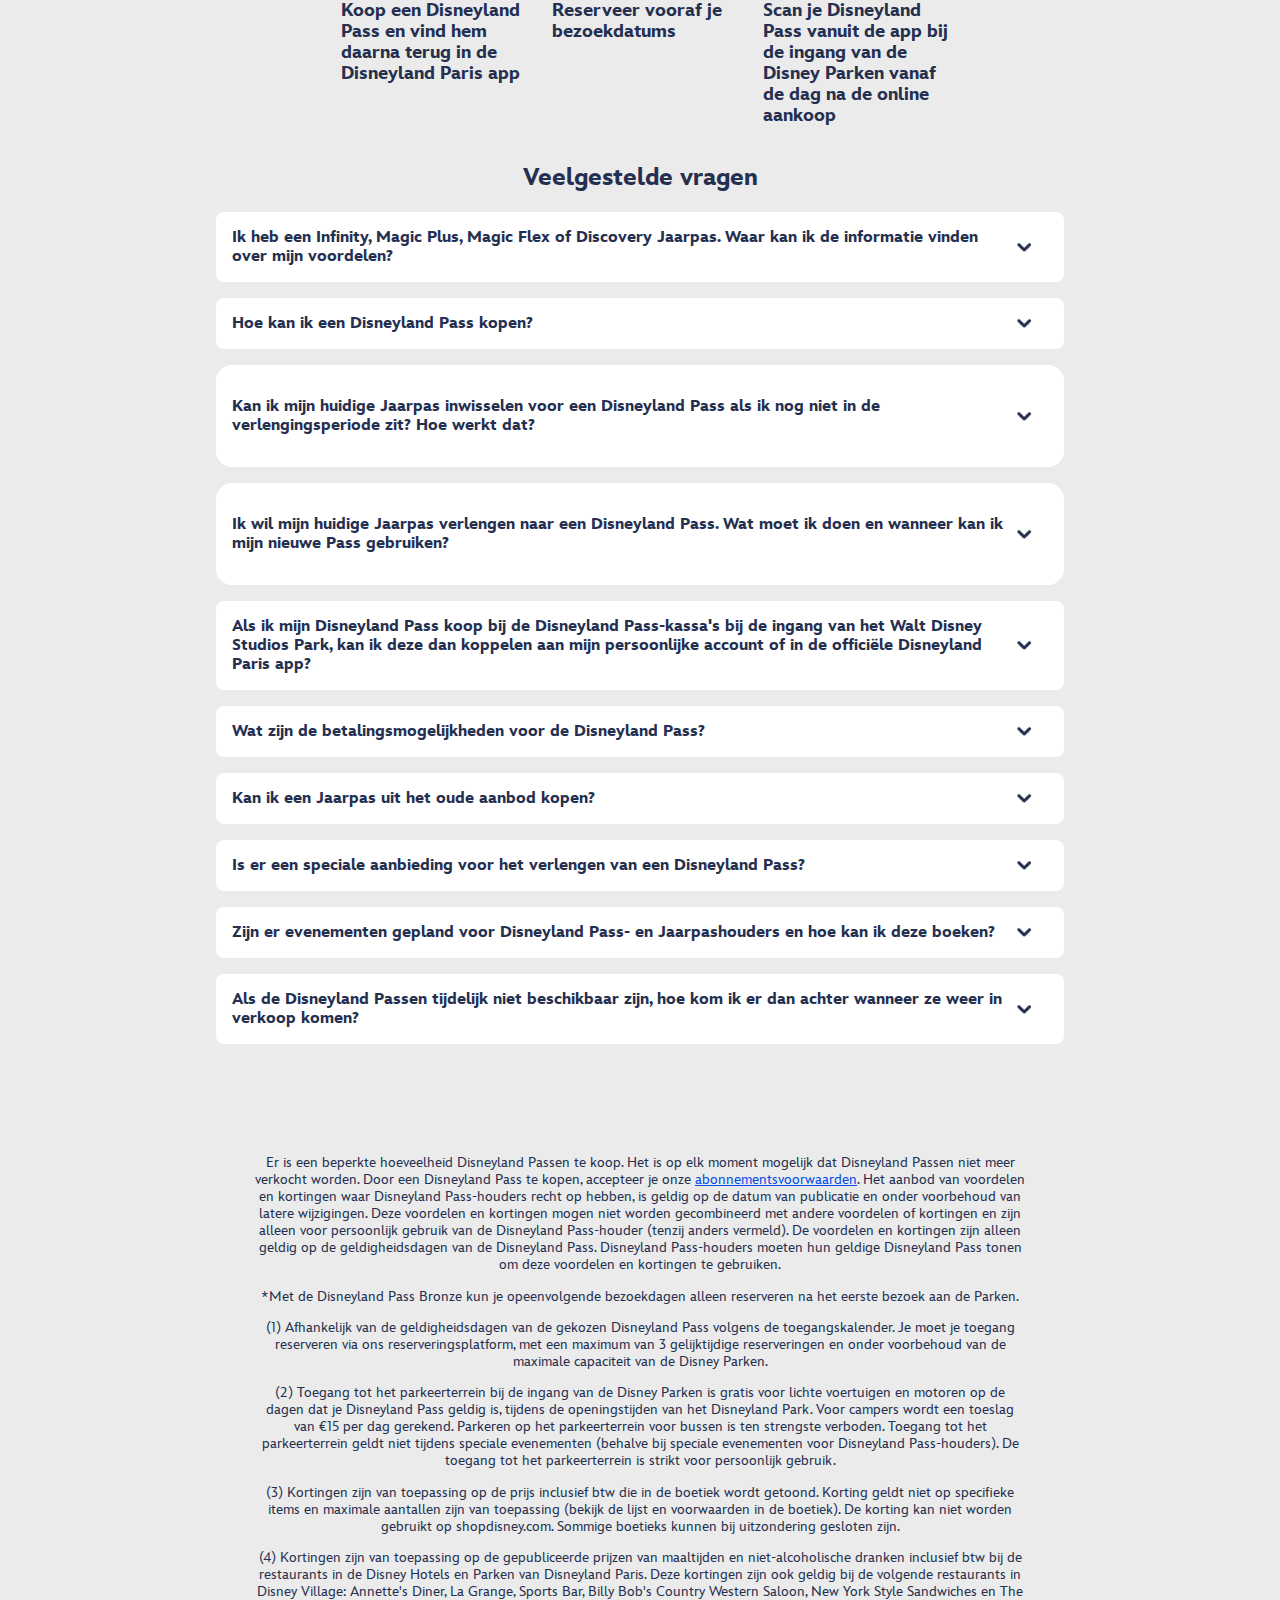
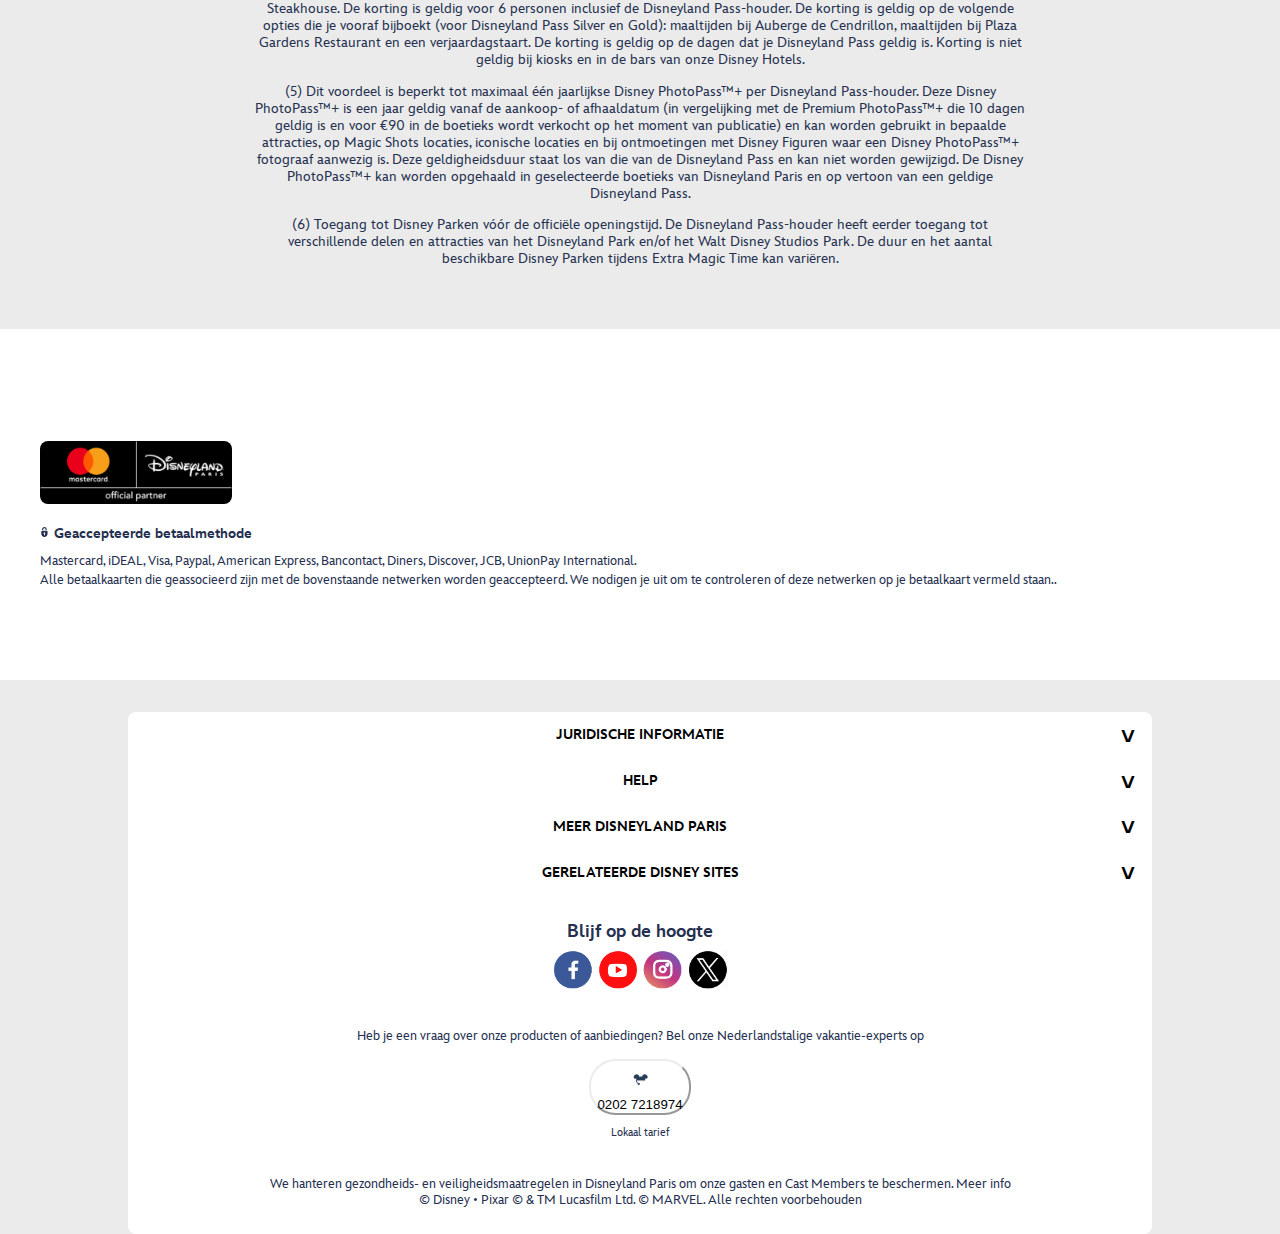
==== commit d940df21: "Add files via upload" ====
--- a/jaarkaart.html
+++ b/jaarkaart.html
@@ -6,7 +6,7 @@
 	<meta name="author" content="Zoë de Ruiter">
 	<meta name="viewport" content="width=device-width, initial-scale=1">
 	
-	<title>Howdy FED2324</title>
+	<title>Jaarkaarten_dlp</title>
 	
 	<link href="styles/style.css" rel="stylesheet">
 	<link href="styles/jaarkaart.css" rel="stylesheet" >
@@ -16,7 +16,7 @@
 <body>
 	<button>Feedback</button>
 	<header>
-		<h1 aria-label="Welkom bij de site van Disneyland Parijs"> 
+		<h1 aria-label="dit is de jaarkaarten pagina"> 
 			<img src="images/logo.png" alt=""> 
 		</h1>
 		<button><img src="images/hamburgermenu.png" alt="">Menu</button>
@@ -27,16 +27,17 @@
 				<li>De 2 parken <img src="images/pijltje.png" alt=""></li>
 				<li>Hotels en resorts <img src="images/pijltje.png" alt=""></li>
 				<li>Restaurants <img src="images/pijltje.png" alt=""></li>
-				<li>Tickets en verblijven <img src="images/pijltje.png" alt=""></li>
+				<li><a>Tickets en verblijven <img src="images/pijltje.png" alt=""></a></li>
 				<li>Bereid je bezoek voor <img src="images/pijltje.png" alt=""></li>
 			</ul>
 		</nav>
-		<button><img src="images/zoeken.png" alt="zoekbalk"></button>
+		<button aria-label="zoeken"><img src="images/zoeken.png" alt="zoekbalk"></button>
 	</header>
     <main>
 		<header>
 			<section>
-				<img src="images/header2.jpg" alt="foto van lachende mensen bij het disney kasteel">
+				<img src="images/header2.jpg" alt="">
+				<img src="images/headergroot2.jpg" alt="">
 			</section>
 			<ul>
 				<li><button><img src="images/icon4.svg" alt="">De Disneyland passen</button></li>
@@ -52,49 +53,51 @@
 		</section>
 		<section>
 			<section>
-			<img src="images/brons.svg" alt="">
-			</section>
-			<h3>Disneyland Pass Bronze</h3>
-			<p>€ 289,00 per jaar in 1 keer betalen</p>
-			<button>koop nu</button>
-			<button>Ondek meer</button>
-			<button><img src="images/pijltje2.png" alt=""></button>
-			<ul>
-				<li><img src="images/vinkje.png" alt="">170 dagen* onbeperkt toegang tot beide Disney Parken(1)</li>
-				<li><img src="images/vinkje.png" alt="">Parkeren inbegrepen(2)</li>
-			</ul>
-		</section>
-		<section>
-			<section>
-			<img src="images/zilver.svg" alt="">
-			</section>
-			<h3>Disneyland Pass Silver</h3>
-			<p>€ 499,00 per jaar in 1 keer betalen</p>
-			<button>Koop nu</button>
-			<button>Ontdek meer</button>
-			<button><img src="images/pijltje2.png" alt=""></button>
-			<ul>
-				<li><img src="images/vinkje.png" alt="">300 dagen onbeperkt toegang tot beide Disney Parken(1)</li>
-				<li><img src="images/vinkje.png" alt="">Parkeren inbegrepen(2)</li>
-				<li><img src="images/vinkje.png" alt="">10% korting in boetieks(3) en restaurants(4) in Disneyland Paris</li>
-				<li><img src="images/vinkje.png" alt="">10% korting op een jaarlijkse Disney PhotoPass™+(5)</li>
-			</ul>
-		</section>
-		<section>
-			<section>
-			<img src="images/goud.svg" alt="">
-			</section>
-			<h3>Disneyland Pass Gold</h3>
-			<p>€ 699,00 per jaar in 1 keer betalen</p>
-			<button>Koop nu</button>
-			<a>Ontdek meer</a>
-			<button><img src="images/pijltje2.png" alt=""></button>
-			<ul>
-				<li><img src="images/vinkje.png" alt="">Onbeperkt toegang(1) tot beide Disney Parken</li>
-				<li><img src="images/vinkje.png" alt="">Parkeren inbegrepen(2)</li>
-				<li><img src="images/vinkje.png" alt="">15% korting in boetieks(3) en restaurants(4) in Disneyland Paris</li>
-				<li><img src="images/vinkje.png" alt="">Een jaarlijkse Disney PhotoPass™+(5) en Extra Magic Time(6) inbegrepen</li>
-			</ul>
+				<div>
+				<img src="images/brons.svg" alt="">
+				</div>
+				<h3>Disneyland Pass Brons</h3>
+				<p>€ 289,00 per jaar in 1 keer betalen</p>
+				<button aria-label="koop nu de bronze jaarkaart">koop nu</button>
+				<button>Ondek meer</button>
+				<button aria-label="pluspunten bronze jaarkaart"><img src="images/pijltje2.png" alt=""></button>
+				<ul>
+					<li><img src="images/vinkje.png" alt="">170 dagen* onbeperkt toegang tot beide Disney Parken(1)</li>
+					<li><img src="images/vinkje.png" alt="">Parkeren inbegrepen(2)</li>
+				</ul>
+			</section>
+			<section>
+				<div>
+				<img src="images/zilver.svg" alt="">
+				</div>
+				<h3>Disneyland Pass Zilver</h3>
+				<p>€ 499,00 per jaar in 1 keer betalen</p>
+				<button aria-label="koop nu de zilvere jaarkaart">Koop nu</button>
+				<button>Ontdek meer</button>
+				<button aria-label="pluspunten zilvere jaarkaart"><img src="images/pijltje2.png" alt=""></button>
+				<ul>
+					<li><img src="images/vinkje.png" alt="">300 dagen onbeperkt toegang tot beide Disney Parken(1)</li>
+					<li><img src="images/vinkje.png" alt="">Parkeren inbegrepen(2)</li>
+					<li><img src="images/vinkje.png" alt="">10% korting in boetieks(3) en restaurants(4) in Disneyland Paris</li>
+					<li><img src="images/vinkje.png" alt="">10% korting op een jaarlijkse Disney PhotoPass™+(5)</li>
+				</ul>
+			</section>
+			<section>
+				<div>
+				<img src="images/goud.svg" alt="">
+				</div>
+				<h3>Disneyland Pass Goud</h3>
+				<p>€ 699,00 per jaar in 1 keer betalen</p>
+				<button aria-label="koop nu de goude jaarkaart">Koop nu</button>
+				<button>Ontdek meer</button>
+				<button aria-label="pluspunten goud jaarkaart"><img src="images/pijltje2.png" alt=""></button>
+				<ul>
+					<li><img src="images/vinkje.png" alt="">Onbeperkt toegang(1) tot beide Disney Parken</li>
+					<li><img src="images/vinkje.png" alt="">Parkeren inbegrepen(2)</li>
+					<li><img src="images/vinkje.png" alt="">15% korting in boetieks(3) en restaurants(4) in Disneyland Paris</li>
+					<li><img src="images/vinkje.png" alt="">Een jaarlijkse Disney PhotoPass™+(5) en Extra Magic Time(6) inbegrepen</li>
+				</ul>
+			</section>
 		</section>
 		<button>Vergelijk alle Disneyland Passen</button>
 		<section>
@@ -138,59 +141,122 @@
 					Ik heb een Infinity, Magic Plus, Magic Flex of Discovery Jaarpas. Waar kan ik de informatie vinden over mijn voordelen?
 					<img src="images/pijltjezwart.png" alt="">
 				</p>
+				<p>
+					Jaarpashouders kunnen hun Jaarpas blijven gebruiken totdat deze verloopt. Informatie over de oude Jaarpassen vind je hier of in je account in de officiële Disneyland Paris app.
+				</p>
 			</section>
 			<section>
 				<p>
 					Hoe kan ik een Disneyland Pass kopen?
 					<img src="images/pijltjezwart.png" alt="">
 				</p>
+				<p>
+					Je kunt de Disneyland Pass in 1 keer betalen of kiezen voor een maandelijkse betaling (bekijk de voorwaarden van maandelijkse betalingen in de abonnementsvoorwaarden). De Disneyland Pass is op verschillende manieren te koop:
+					- op onze website (maandelijks betalen is alleen beschikbaar in het Frans op de Franse versie van onze website www.disneylandparis.com).
+					- bij de Disneyland Pass-kassa's bij de ingang van het Walt Disney Studios Park,
+					- telefonisch bij de vakantie-experts via 020 7218974 (lokaal tarief)
+					Bij een online aankoop van een Disneyland Pass is deze geldig vanaf de dag na de online aankoop.
+					Bij een aankoop van een Disneyland Pass bij de Disneyland Pass-kassa’s bij de ingang van het Walt Disney Studios Park is deze geldig vanaf de dag van de aankoop.
+					Bij een telefonische aankoop van een Disneyland Pass bij de vakantie-experts krijg je per post een tijdelijke voucher. Binnen 2 maanden na de telefonische aankoop moet je deze voucher inwisselen voor je definitieve Disneyland Pass. Je Disneyland Pass is geldig vanaf de dag van het inwisselen. Houd er rekening mee dat de beschikbaarheid beperkt is en dat verschillende soorten of alle Disneyland Passen mogelijk niet beschikbaar zijn op het moment van aankoop.
+				</p>
 			</section>
 			<section>
 				<p>
 					Kan ik mijn huidige Jaarpas inwisselen voor een Disneyland Pass als ik nog niet in de verlengingsperiode zit? Hoe werkt dat?
 					<img src="images/pijltjezwart.png" alt="">
 				</p>
+				<p>
+					Als je Jaarpashouder bent en een Disneyland Pass wilt kopen, kun je de huidige Jaarpas annuleren. Deze optie is alleen beschikbaar bij de Disneyland Pass-kassa's bij de ingang van het Walt Disney Studios Park. Houd er rekening mee dat de beschikbaarheid beperkt is en dat verschillende soorten of alle Disneyland Passen mogelijk niet beschikbaar zijn op het moment van aankoop.
+
+					Het is alleen mogelijk om een Disneyland Pass te kopen van een hogere waarde dan de huidige Jaarpas.
+					De resterende waarde van je Jaarpas wordt berekend voor de resterende maanden en wordt in mindering gebracht op de prijs van je nieuwe Disneyland Pass. Het verschil moet in 1 keer betaald worden (geen maandelijkse betalingen mogelijk) en je nieuwe Disneyland Pass is 1 jaar geldig vanaf de aankoopdatum.
+					Gebruik je maandelijkse betalingen voor je huidige Jaarpas, dan wordt het huidige contract beëindigd en worden er geen afschrijvingen meer gedaan. In dat geval heb je de mogelijkheid om je nieuwe Disneyland Pass in één keer of maandelijks te betalen.
+				</p>
 			</section>
 			<section>
 				<p>
 					Ik wil mijn huidige Jaarpas verlengen naar een Disneyland Pass. Wat moet ik doen en wanneer kan ik mijn nieuwe Pass gebruiken?
 					<img src="images/pijltjezwart.png" alt="">
 				</p>
+				<p>
+					Als je Jaarpashouder bent en een Disneyland Pass wilt kopen, kun je de huidige Jaarpas annuleren. Deze optie is alleen beschikbaar bij de Disneyland Pass-kassa's bij de ingang van het Walt Disney Studios Park. Houd er rekening mee dat de beschikbaarheid beperkt is en dat verschillende soorten of alle Disneyland Passen mogelijk niet beschikbaar zijn op het moment van aankoop.
+
+					Het is alleen mogelijk om een Disneyland Pass te kopen van een hogere waarde dan de huidige Jaarpas.
+					De resterende waarde van je Jaarpas wordt berekend voor de resterende maanden en wordt in mindering gebracht op de prijs van je nieuwe Disneyland Pass. Het verschil moet in 1 keer betaald worden (geen maandelijkse betalingen mogelijk) en je nieuwe Disneyland Pass is 1 jaar geldig vanaf de aankoopdatum.
+					Gebruik je maandelijkse betalingen voor je huidige Jaarpas, dan wordt het huidige contract beëindigd en worden er geen afschrijvingen meer gedaan. In dat geval heb je de mogelijkheid om je nieuwe Disneyland Pass in één keer of maandelijks te betalen.
+				</p>
 			</section>
 			<section>
 				<p>
 					Als ik mijn Disneyland Pass koop bij de Disneyland Pass-kassa's bij de ingang van het Walt Disney Studios Park, kan ik deze dan koppelen aan mijn persoonlijke account of in de officiële Disneyland Paris app?
 					<img src="images/pijltjezwart.png" alt="">
 				</p>
+				<p>
+					Je kunt de Disneyland Pass koppelen aan je account in de officiële Disneyland Paris app in het onderdeel "Account". Klik op "Koppel ticket/boeking" en selecteer "Toegangsticket of Pass", scan vervolgens de QR-code van je Disneyland Pass of voer het Pass-nummer handmatig in. Om toegang te krijgen tot je Disneyland Pass, ga je in de app naar "Mijn tickets en Passen" in je Account en vervolgens naar "Mijn Disneyland Passen", of ga je op de website van Disneyland Paris naar je account en klik je op "Mijn Disneyland Passen".
+				</p>
 			</section>
 			<section>
 				<p>
 					Wat zijn de betalingsmogelijkheden voor de Disneyland Pass?
 					<img src="images/pijltjezwart.png" alt="">
 				</p>
+				<p>
+					Je kunt jouw Disneyland Pass kopen met verschillende betalingsmogelijkheden:
+					- In 1 keer betalen: op onze website, bij de Disneyland Pass-kassa's bij de ingang van het Walt Disney Studios Park of telefonisch via onze vakantie-experts.
+					- Maandelijks betalen in euro's (11 gelijke maandelijkse termijnen, na een eerste betaling op de dag van aankoop): op onze website (beschikbaar in het Frans op de Franse versie van onze website www.disneylandparis.com) of bij de Disneyland Pass-kassa's bij de ingang van het Walt Disney Studios Park.
+
+					Let op: wanneer je kiest voor maandelijkse betalingen moet je bankrekening uit een SEPA-land komen en moet de bank afschrijvingen in euro's accepteren, ofwel SEPA Direct Debit Core (SDD Core). Het Verenigd Koninkrijk en Ierland zijn beide SEPA-landen, maar controleer goed of banken uit deze landen voldoen aan bovenstaande voorwaarden en of er geen specifieke documenten nodig zijn om automatische incasso's te autoriseren voordat je kiest voor maandelijkse betalingen. Bankrekeningen die niet in euro's staan (zoals rekeningen in £GBP) zijn afhankelijk van wisselkoersen en bankkosten kunnen hierop van toepassing zijn.
+
+
+					- Het identiteitsbewijs van de debiteur (betaler), die aanwezig moet zijn op het moment van verlenging.
+					- De bankrekeninggegevens (RIB) van de rekening waarvan de verlengingsbetaling(en) worden afgeschreven. Deze rekening moet gevestigd zijn in de Single Euro Payments Area (SEPA). De bank die aan deze rekening is gekoppeld, moet ook Euro-afschrijvingen, genaamd "SEPA Direct Debit Core (SDD Core)", accepteren.
+					- Een identiteitsbewijs voor ieder lid dat wil verlengen.
+
+					Alle leden die willen verlengen moeten ook aanwezig zijn op het moment van de verlenging (met uitzondering van minderjarigen voor wie er een bewijs van ouderlijke affiliatie kan worden voorgelegd op het moment van de verlenging).
+
+					Wanneer je online kiest voor maandelijkse betalingen (beschikbaar in het Frans op de Franse versie van onze website www.disneylandparis.com), moet je per post aan Disneyland Paris, Service Financier Pass Annuel/Disneyland Pass, TSA 80190, 37915 Tours Cedex 9, Frankrijk, de volgende documenten binnen 7 werkdagen retourneren, waaronder:
+					- Het maandelijkse betalingsbestand
+					- Eenmalige incassomachtiging ingevuld en ondertekend
+					- Een kopie van een identiteitsbewijs van de te debiteren rekeninghouder
+					- De RIB van de rekening die wordt afgeschreven.
+				</p>
 			</section>
 			<section>
 				<p>
 					Kan ik een Jaarpas uit het oude aanbod kopen?
 					<img src="images/pijltjezwart.png" alt="">
 				</p>
+				<p>
+					Het oude aanbod van Jaarpassen is niet meer beschikbaar. Als je een bestaande geldige Jaarpas hebt, kun je deze blijven gebruiken totdat deze verloopt.
+				</p>
 			</section>
 			<section>
 				<p>
 					Is er een speciale aanbieding voor het verlengen van een Disneyland Pass?
 					<img src="images/pijltjezwart.png" alt="">
 				</p>
+				<p>
+					De speciale aanbieding voor het verlengen van een Jaarpas is niet meer beschikbaar.
+				</p>
 			</section>
 			<section>
 				<p>
 					Zijn er evenementen gepland voor Disneyland Pass- en Jaarpashouders en hoe kan ik deze boeken?
 					<img src="images/pijltjezwart.png" alt="">
 				</p>
+				<p>
+					Het hele jaar door zijn er verrassingen voor Disneyland Pass- en Jaarpashouders, waaronder speciale ontmoetingen met Disney Figuren en exclusieve evenementen.
+
+					Houd onze Facebook en Instagram-pagina's in de gaten voor meer informatie.
+				</p>
 			</section>
 			<section>
 				<p>
 					Als de Disneyland Passen tijdelijk niet beschikbaar zijn, hoe kom ik er dan achter wanneer ze weer in verkoop komen?
 					<img src="images/pijltjezwart.png" alt="">
+				</p>
+				<p>
+					Houd er rekening mee dat de beschikbaarheid beperkt is en dat verschillende soorten of alle Disneyland Passen mogelijk niet beschikbaar zijn op het moment van verlenging of aankoop. Houd onze website en social media-accounts in de gaten voor het laatste nieuws over Disneyland Passen.
 				</p>
 			</section>
 		</section>
@@ -235,7 +301,7 @@
 		</section>
     </main>
     <footer>
-        		<section>
+        <section>
 			<h3>juridische informatie</h3>
 			<button>></button>
 			<ul>
@@ -296,7 +362,7 @@
 		</section>
 		<p>
 			Blijf op de hoogte
-			<img src="images/socialemedia.png" alt="">
+			<img src="images/socialemedia.png" alt="link naar sociale media">
 		</p>
 		<p>
 			Heb je een vraag over onze producten of aanbiedingen? Bel onze Nederlandstalige vakantie-experts op
--- a/styles/style.css
+++ b/styles/style.css
@@ -84,7 +84,11 @@
 	padding: 1em 2em 1em 2em;
 	border-color: var(--color-background-sections);
 	border-radius: 1.5em 1.5em 0 0;
-}
+
+	box-shadow: 0 0 .5em .1em var(--color-shadow);
+}
+
+
 
 p {
 	color: var(--color-text);
@@ -201,6 +205,21 @@
 	
 }
 
+body header nav ul li a {
+	padding-bottom: 2.7em;
+	font-weight: 700;
+	font-size: 1em;
+	text-decoration: none;
+	color: black;
+}
+
+body header nav ul li a > img {
+	height: 1.2em;
+	width: auto;
+	padding:0;
+	margin: 0 0 0 .5em;
+}
+
 body header nav img:nth-child(2) {
 	height: 8.4em;
 	width: auto;
@@ -218,10 +237,6 @@
 
 
 
-
-
-
-
 /* ALLE BUTTONS */
 
 main section > button {
@@ -249,7 +264,7 @@
 	background-color: var(--color-background-sections);
 	margin-left:1em;
 	margin-right:1em;
-	box-shadow: .1em .1em .1em grey;
+	box-shadow: 0 0 .5em .1em var(--color-shadow);
 	border-radius: .5em;
 	margin-bottom: 2em;
 }
@@ -382,6 +397,10 @@
 }
 
 
+footer > section:nth-of-type(4) {
+	border-bottom: solid 10x black;
+	padding-bottom: .5em;
+}
 
 
 
@@ -395,4 +414,71 @@
 
 ul {
 	list-style: none;
+}
+
+
+
+@media (min-width:60em) {
+
+	header button:first-of-type {
+		display: none;
+	}
+
+	header nav button {
+		display: none;
+	}
+	header nav ul li img {
+		display: none;
+	}
+
+	header nav img {
+		display: none;
+	}
+
+	body > header {
+		display: flex;
+		flex-direction: column;
+		flex-wrap: wrap;
+	}
+
+	header h1 img {
+		display: flex;
+		justify-content: center;
+		align-items: center;
+	}
+
+	header nav {
+		position: static;
+		translate: 0 0;
+	}
+
+	header nav ul {
+		width: 100%;
+		height: 1em;
+		display: flex;
+		flex-direction: row;
+		gap: 2.4em;
+	}
+
+	header nav ul li {
+		display: flex;
+		flex-direction: column;
+		gap:.5em;
+
+		height: 1em;
+
+	}
+
+	body header button:last-child {
+		display: none;
+	}
+
+
+
+
+	footer {
+		width: 80%;
+		margin: auto;
+	}
+
 }--- a/styles/jaarkaart.css
+++ b/styles/jaarkaart.css
@@ -61,9 +61,11 @@
     --color-brons:rgb(138, 81, 70);
     --color-zilver:rgb(149, 153, 155);
     --color-goud:rgb(220, 169, 49);
+    --color-hover-main-button: rgb(222, 222, 222);
 }
 
 /* HEADER IN DE MAIN */
+
 
 main header section {
 	position: relative;
@@ -83,17 +85,21 @@
 	color: var(--color-background-sections);
 }
 
-main header img {
+main header img:first-of-type {
 	border-radius: 0 0 5em 5em;
 	filter: brightness(60%);
 	/* filter: saturate(80%); */
 	/* filter: contrast(80%); */
 }
 
+main header img:nth-child(2) {
+    display: none;
+}
+
 
 main > header {
-	margin: 0em;
-	padding: 0em;
+	margin: 0;
+	padding: 0;
 	position: relative;
 
 	background-color: var(--color-background);
@@ -149,17 +155,17 @@
 
 /* SECTION TEKST */
 
-section:nth-child(2) {
+main > section:first-of-type {
     text-align: center;
 	margin-top: 7em;
 }
 
-section:nth-child(2) h2 {
+section:nth-of-type(1) h2 {
     font-size: 1.5em;
     font-weight: 900;
 }
 
-section:nth-child(2) p {
+section:nth-of-type(1) p {
     font-size: 1.2em;
 }
 
@@ -167,17 +173,19 @@
 
 /* JAARKAART SECTION BRONS */
 
-section:nth-child(3) {
+section:nth-of-type(2) section:first-of-type {
     background-color: var(--color-background-sections);
     border-radius: 1em;
-    margin: 0 6em 0 6em;
+    margin: 0 0 0 6em;
+    width: 18em;
+    height: auto;
 
     display: flex;
     flex-direction: column;
     align-items: center;
 }
 
-section:nth-child(3) img {
+section:nth-of-type(2) section:first-of-type img {
     height: 2.5em;
     width: 2.5em;
     padding: .4em;
@@ -190,7 +198,7 @@
 	margin: auto;
 }
 
-section:nth-child(3) section {
+section:nth-of-type(2) section:first-of-type div {
     background-color: var(--color-brons);
     width: 95%;
     padding: .4em;
@@ -201,7 +209,7 @@
 
 
 
-section:nth-child(3) h3 {
+section:nth-of-type(2) section:first-of-type h3 {
     font-weight: 900;
     font-size: 1.3em;
     color: var(--color-text);
@@ -209,7 +217,7 @@
     padding: 0;
 }
 
-section:nth-child(3) p {
+section:nth-of-type(2) section:first-of-type p {
     font-weight: 700;
     font-size: 1em;
     margin: 0 0 .8em 0;
@@ -220,7 +228,7 @@
 
 
 
-section:nth-child(3) button:first-of-type {
+section:nth-of-type(2) section:first-of-type button:first-of-type {
     width: 95%;
     background-color: var(--color-button);
     color: var(--color-background-sections);
@@ -230,7 +238,7 @@
     transition: 1s;
 }
 
-section:nth-child(3) button:first-of-type:hover {
+section:nth-of-type(2) section:first-of-type button:first-of-type:hover {
     background-color: var(--color-button-hoover);
 }
 
@@ -238,7 +246,7 @@
 
 
 
-section:nth-child(3) button:nth-of-type(2) {
+section:nth-of-type(2) section:first-of-type button:nth-of-type(2) {
     font-weight: 700;
     font-size: 1em;
     color: var(--color-button);
@@ -249,7 +257,7 @@
     transition: 1s;
 }
 
-section:nth-child(3) button:nth-of-type(2):hover {
+section:nth-of-type(2) section:first-of-type button:nth-of-type(2):hover {
     background-color: var(--color-background);
 }
 
@@ -258,17 +266,19 @@
 
 
 
-section:nth-child(3) button:nth-of-type(3) img {
+section:nth-of-type(2) section:first-of-type button:nth-of-type(3) img {
     width: 2em;
     height: auto;
     background-color: var(--color-background-sections);
-}
-
-section:nth-child(3) button:nth-of-type(3) img:hover {
+
+    transition: 1s;
+}
+
+section:nth-of-type(2) section:first-of-type button:nth-of-type(3) img:hover {
     background-color: var(--color-background);
 }
 
-section:nth-child(3) button:nth-of-type(3) {
+section:nth-of-type(2) section:first-of-type button:nth-of-type(3) {
     font-weight: 700;
     font-size: 1em;
     color: var(--color-button);
@@ -279,10 +289,54 @@
     transition: 1s;
 }
 
-section:nth-child(3) button:nth-of-type(3):hover {
+section:nth-of-type(2) section:first-of-type.open button:nth-of-type(3) img{
+    rotate:-180deg;
+}
+
+section:nth-of-type(2) section:first-of-type button:nth-of-type(3):hover {
     background-color: var(--color-background);
 }
 
+section:nth-of-type(2) section:first-of-type li {
+    display: flex;
+	flex-direction: row;
+	text-align: left;
+    margin: 0;
+    padding: 0 0 1.5em 0;
+
+    font-weight: 700;
+    font-size: .9em;
+    color: var(--color-text);
+}
+
+section:nth-of-type(2) section:first-of-type li img {
+    margin: 0;
+    padding: 0 1em 0 1em;
+    height: .8em;
+    width: auto;
+}
+
+
+
+section:nth-of-type(2) section:first-of-type ul {
+	display:none;
+	width:100%;
+	margin:0;
+	padding:0 ;
+	list-style:none;
+	
+    
+}
+
+section:nth-of-type(2) section:first-of-type.open ul {
+	display:block;
+    margin: 0;
+    padding: 0;
+}
+
+
+
+
 
 
 
@@ -290,17 +344,18 @@
 
 /* JAARKAART SECTION ZILVER */
 
-section:nth-child(4) {
+section:nth-of-type(2) section:nth-of-type(2) {
     background-color: var(--color-background-sections);
     border-radius: 1em;
-    margin: 1em 6em 0 6em;
+    margin: 1em 0 0 6em;
+    width: 18em;
 
     display: flex;
     flex-direction: column;
     align-items: center;
 }
 
-section:nth-child(4) img {
+section:nth-of-type(2) section:nth-of-type(2) img {
     height: 2.5em;
     width: 2.5em;
     padding: .4em;
@@ -313,7 +368,7 @@
 	margin: auto;
 }
 
-section:nth-child(4) section {
+section:nth-of-type(2) section:nth-of-type(2) div {
     background-color: var(--color-zilver);
     width: 95%;
     padding: .4em;
@@ -325,7 +380,7 @@
 
 
 
-section:nth-child(4) h3 {
+section:nth-of-type(2) section:nth-of-type(2) h3 {
     font-weight: 900;
     font-size: 1.3em;
     color: var(--color-text);
@@ -333,7 +388,7 @@
     padding: 0;
 }
 
-section:nth-child(4) p {
+section:nth-of-type(2) section:nth-of-type(2) p {
     font-weight: 700;
     font-size: 1em;
     margin: 0 0 .8em 0;
@@ -344,7 +399,7 @@
 
 
 
-section:nth-child(4) button:first-of-type {
+section:nth-of-type(2) section:nth-of-type(2) button:first-of-type {
     width: 95%;
     background-color: var(--color-button);
     color: var(--color-background-sections);
@@ -354,7 +409,7 @@
     transition: 1s;
 }
 
-section:nth-child(4) button:first-of-type:hover {
+section:nth-of-type(2) section:nth-of-type(2) button:first-of-type:hover {
     background-color: var(--color-button-hoover);
 }
 
@@ -362,7 +417,7 @@
 
 
 
-section:nth-child(4) button:nth-of-type(2) {
+section:nth-of-type(2) section:nth-of-type(2) button:nth-of-type(2) {
     font-weight: 700;
     font-size: 1em;
     color: var(--color-button);
@@ -373,7 +428,7 @@
     transition: 1s;
 }
 
-section:nth-child(4) button:nth-of-type(2):hover {
+section:nth-of-type(2) section:nth-of-type(2) button:nth-of-type(2):hover {
     background-color: var(--color-background);
 }
 
@@ -382,17 +437,21 @@
 
 
 
-section:nth-child(4) button:nth-of-type(3) img {
+section:nth-of-type(2) section:nth-of-type(2) button:nth-of-type(3) img {
     width: 2em;
     height: auto;
     background-color: var(--color-background-sections);
 }
 
-section:nth-child(4) button:nth-of-type(3) img:hover {
+section:nth-of-type(2) section:nth-of-type(2) button:nth-of-type(3) img:hover {
     background-color: var(--color-background);
 }
 
-section:nth-child(4) button:nth-of-type(3) {
+section:nth-of-type(2) section:nth-of-type(2).open button:nth-of-type(3) img{
+    rotate:-180deg;
+}
+
+section:nth-of-type(2) section:nth-of-type(2) button:nth-of-type(3) {
     font-weight: 700;
     font-size: 1em;
     color: var(--color-button);
@@ -403,25 +462,61 @@
     transition: 1s;
 }
 
-section:nth-child(4) button:nth-of-type(3):hover {
+section:nth-of-type(2) section:nth-of-type(2) button:nth-of-type(3):hover {
     background-color: var(--color-background);
 }
 
+section:nth-of-type(2) section:nth-of-type(2) li {
+    display: flex;
+	flex-direction: row;
+	text-align: left;
+    margin: 0;
+    padding: 0 0 1.5em 0;
+
+    font-weight: 700;
+    font-size: .9em;
+    color: var(--color-text);
+}
+
+section:nth-of-type(2) section:nth-of-type(2) li img {
+    margin: 0;
+    padding: 0 1em 0 1em;
+    height: .8em;
+    width: auto;
+}
+
+section:nth-of-type(2) section:nth-of-type(2) ul {
+	display:none;
+	width:100%;
+	margin:0;
+	padding:0;
+	list-style:none;
+	
+    transition: 1s;
+}
+
+section:nth-of-type(2) section:nth-of-type(2).open ul {
+	display:block;
+}
+
+
+
 
 
 /* JAARKAART SECTION GOUD */
 
-section:nth-child(5) {
+section:nth-of-type(2) section:nth-of-type(3) {
     background-color: var(--color-background-sections);
     border-radius: 1em;
-    margin: 1em 6em 2.5em 6em;
+    margin: 1em 0 2.5em 6em;
+    width: 18em;
 
     display: flex;
     flex-direction: column;
     align-items: center;
 }
 
-section:nth-child(5) img {
+section:nth-of-type(2) section:nth-of-type(3) img {
     height: 2.5em;
     width: 2.5em;
     padding: .4em;
@@ -434,7 +529,7 @@
 	margin: auto;
 }
 
-section:nth-child(5) section {
+section:nth-of-type(2) section:nth-of-type(3) div {
     background-color: var(--color-goud);
     width: 95%;
     padding: .4em;
@@ -446,7 +541,7 @@
 
 
 
-section:nth-child(5) h3 {
+section:nth-of-type(2) section:nth-of-type(3) h3 {
     font-weight: 900;
     font-size: 1.3em;
     color: var(--color-text);
@@ -454,18 +549,19 @@
     padding: 0;
 }
 
-section:nth-child(5) p {
+section:nth-of-type(2) section:nth-of-type(3) p {
     font-weight: 700;
     font-size: 1em;
     margin: 0 0 .8em 0;
     padding: 0;
-}
-
-
-
-
-
-section:nth-child(5) button:first-of-type {
+    text-align: center;
+}
+
+
+
+
+
+section:nth-of-type(2) section:nth-of-type(3) button:first-of-type {
     width: 95%;
     background-color: var(--color-button);
     color: var(--color-background-sections);
@@ -475,7 +571,7 @@
     transition: 1s;
 }
 
-section:nth-child(5) button:first-of-type:hover {
+section:nth-of-type(2) section:nth-of-type(3) button:first-of-type:hover {
     background-color: var(--color-button-hoover);
 }
 
@@ -483,7 +579,7 @@
 
 
 
-section:nth-child(5) button:nth-of-type(2) {
+section:nth-of-type(2) section:nth-of-type(3) button:nth-of-type(2) {
     font-weight: 700;
     font-size: 1em;
     color: var(--color-button);
@@ -494,7 +590,7 @@
     transition: 1s;
 }
 
-section:nth-child(5) button:nth-of-type(2):hover {
+section:nth-of-type(2) section:nth-of-type(3) button:nth-of-type(2):hover {
     background-color: var(--color-background);
 }
 
@@ -503,17 +599,17 @@
 
 
 
-section:nth-child(5) button:nth-of-type(3) img {
+section:nth-of-type(2) section:nth-of-type(3) button:last-of-type img {
     width: 2em;
     height: auto;
     background-color: var(--color-background-sections);
 }
 
-section:nth-child(5) button:nth-of-type(3) img:hover {
+section:nth-of-type(2) section:nth-of-type(3) button:last-of-type img:hover {
     background-color: var(--color-background);
 }
 
-section:nth-child(5) button:nth-of-type(3) {
+section:nth-of-type(2) section:nth-of-type(3) button:last-of-type {
     font-weight: 700;
     font-size: 1em;
     color: var(--color-button);
@@ -524,8 +620,41 @@
     transition: 1s;
 }
 
-section:nth-child(5) button:nth-of-type(3):hover {
+section:nth-of-type(2) section:nth-of-type(3) button:last-of-type:hover {
     background-color: var(--color-background);
+}
+
+section:nth-of-type(2) section:nth-of-type(3) li {
+    display: flex;
+	flex-direction: row;
+	text-align: left;
+    margin: 0;
+    padding: 0 0 1.5em 0;
+
+    font-weight: 700;
+    font-size: .9em;
+    color: var(--color-text);
+}
+
+section:nth-of-type(2) section:nth-of-type(3) li img {
+    margin: 0;
+    padding: 0 1em 0 1em;
+    height: .8em;
+    width: auto;
+}
+
+section:nth-of-type(2) section:nth-of-type(3) ul {
+	display:none;
+	width:100%;
+	margin:0;
+	padding:0;
+	list-style:none;
+	
+    transition: 1s;
+}
+
+section:nth-of-type(2) section:last-of-type.open ul {
+	display:block;
 }
 
 
@@ -542,18 +671,22 @@
     font-size: .9em;
     padding: 1em 2em 1em 2em;
     
+    transition: 1s;
 
     display: grid;
 	place-items: center;
 	margin: auto;
 }
 
+main > button:hover {
+    background-color: var(--color-hover-main-button);
+}
 
 
 
 /* SECTION REDENEN */
 
-section:nth-child(7) {
+section:nth-of-type(3) {
 
     display: flex;
     flex-direction: row;
@@ -561,17 +694,17 @@
     justify-content: center;
 }
 
-section:nth-child(7) h2 {
+section:nth-of-type(3) h2 {
     font-weight: 900;
     font-size: 1.4;
 }
 
-section:nth-child(7) img {
+section:nth-of-type(3) img {
     height: 7em;
     width: auto;
 }
 
-section:nth-child(7) p {
+main > section:nth-of-type(3) p {
     width: 12.3em;
     font-weight: 900;
     margin-left: 1em;
@@ -588,7 +721,7 @@
 
 /* HOE WERKT HET */
 
-section:nth-child(8) {
+section:nth-of-type(4) {
 
     display: flex;
     flex-direction: row;
@@ -596,19 +729,19 @@
     justify-content: center;
 }
 
-section:nth-child(8) h2 {
+section:nth-of-type(4) h2 {
     text-align: center;
     font-weight: 900;
     font-size: 1.4;
     width: 100%;
 }
 
-section:nth-child(8) img {
+section:nth-of-type(4) img {
     height: 6em;
     width: auto;
 }
 
-section:nth-child(8) p {
+main > section:nth-of-type(4) p {
     width: 11em;
     font-weight: 900;
     margin-left: 1em;
@@ -624,25 +757,53 @@
 
 /* SECTION FAQ */
 
-section:nth-child(9) h2 {
+section:nth-of-type(5) h2 {
     text-align: center;
     font-weight: 900;
     font-size: 1.4;
 }
 
-section:nth-child(9) section img {
+section:nth-of-type(5) > section img {
    width: 1em;
    height: auto;
-}
-
-section:nth-child(9) section p {
+   
+   transition: .5s;
+}
+
+section:nth-of-type(5) > section.open img {
+    rotate: 180deg;
+}
+
+section:nth-of-type(5) > section p:first-child {
     font-weight: 900;
     font-size: 1em;
     text-align: left;
     padding: 1em 2em 1em 1em ;
-}
-
-section:nth-child(9) section {
+
+    display: flex;
+	flex-direction: row;
+	align-items: center;
+    justify-content: space-between;
+}
+
+section:nth-of-type(5) > section p:last-child {
+    display:none;
+    font-weight: 500;
+    font-size: .9em;
+    text-align: left;
+    padding: 1em 0em 1em 1em ;
+    margin: 0;
+}
+
+section:nth-of-type(5) > section.open p:last-child {
+    display: block;
+}
+
+
+
+
+
+section:nth-of-type(5) > section {
     background-color: var(--color-background-sections);
     border-radius: 1em;
     margin: 1em;
@@ -651,18 +812,18 @@
 
 
 /* SECTION VEEL TEKST */
-section:nth-child(10) {
+section:nth-of-type(6) {
     margin-top: 4em;
     margin-bottom: 5em;
 }
 
-section:nth-child(10) p{
+main > section:nth-of-type(6) p{
     margin: 1em;
     text-align: center;
     font-size: .9em;
 }
 
-section:nth-child(10) a {
+section:nth-of-type(6) a {
     color: var(--color-button);
     text-decoration: underline;
 }
@@ -670,39 +831,129 @@
 
 /* SECTION BETAALWIJZE */
 
-section:nth-child(11) {
+main > section:nth-of-type(7) {
     background-color: var(--color-background-sections);
     margin-bottom: 2em;
 }
 
-section:nth-child(11) img {
+main > section:nth-of-type(7) img {
     margin-top: 7em;
     width: 12em;
     margin-left: 2.5em;
 }
 
-section:nth-child(11) p:first-of-type img {
+main > section:nth-of-type(7) p:first-of-type img {
     height: .8em;
     width: auto;
     margin: 0 0 0 -.4em;
     padding: 0;
 }
 
-section:nth-child(11) p:first-of-type {
+main > section:nth-of-type(7) p:first-of-type {
     font-weight: 700;
     font-size: .9em;
     margin-top: 1em;
     margin-bottom: .5em;
 }
 
-section:nth-child(11) p {
+main > section:nth-of-type(7) p {
     margin: 0 0 0 3.1em;
     font-size: .8em;
     line-height: 1.5em;
 }
 
-section:nth-child(11) p:last-of-type {
+main > section:nth-of-type(7) p:last-of-type {
     padding-bottom: 7em;
 }
 
-
+@media (min-width:60em) {
+
+    main header img:first-of-type {
+        display: none;
+    }
+    
+    main header img:nth-child(2) {
+        display: block;
+        filter: brightness(60%);
+        width: 100%;
+        height: auto;
+    }
+
+    main header ul {
+		position: absolute;
+		bottom:1em;
+		width: 28em;
+		height: auto;
+		background-color: var(--color-background-sections);
+		border-radius: .5em;
+		padding:1em;
+		
+	
+		margin-left: 30em;
+	
+		display: flex;
+		flex-direction: row;
+		justify-content: space-between;
+	
+		box-shadow: .1em .1em .1em grey;
+	}
+
+    /* JAARKAARTEN */
+
+    main > section:nth-of-type(2) {
+        display: flex;
+        flex-direction: row;
+        padding-bottom: 2em;
+        margin: auto;
+    }
+
+    section:nth-of-type(2) section {
+        width: 18em;
+        height: auto;
+    }
+
+
+
+    /* WAAROM KOPEN */
+
+
+    main section:nth-of-type(3) > h2 {
+        width: 100%;
+        margin-top: 2em;
+        text-align: center;
+    }
+
+    main section:nth-of-type(3) {
+        display: flex;
+        flex-direction: row;
+    }
+
+
+    /* FAQ */
+
+    main > section:nth-of-type(5) {
+        width: 55em;
+        margin: auto;
+    }
+
+    section:nth-of-type(5) > section p:first-child {
+        width: 53em;
+        background-color: var(--color-background-sections);
+        border-radius: .5em;
+    }
+
+
+    /* BETAALWIJZE */
+
+
+
+
+    /* VEEL TEKST */
+
+    main > section:nth-of-type(6) {
+        width: 50em;
+        padding-top: 5em;
+        padding-bottom: 3em;
+        margin: auto;
+    }
+}
